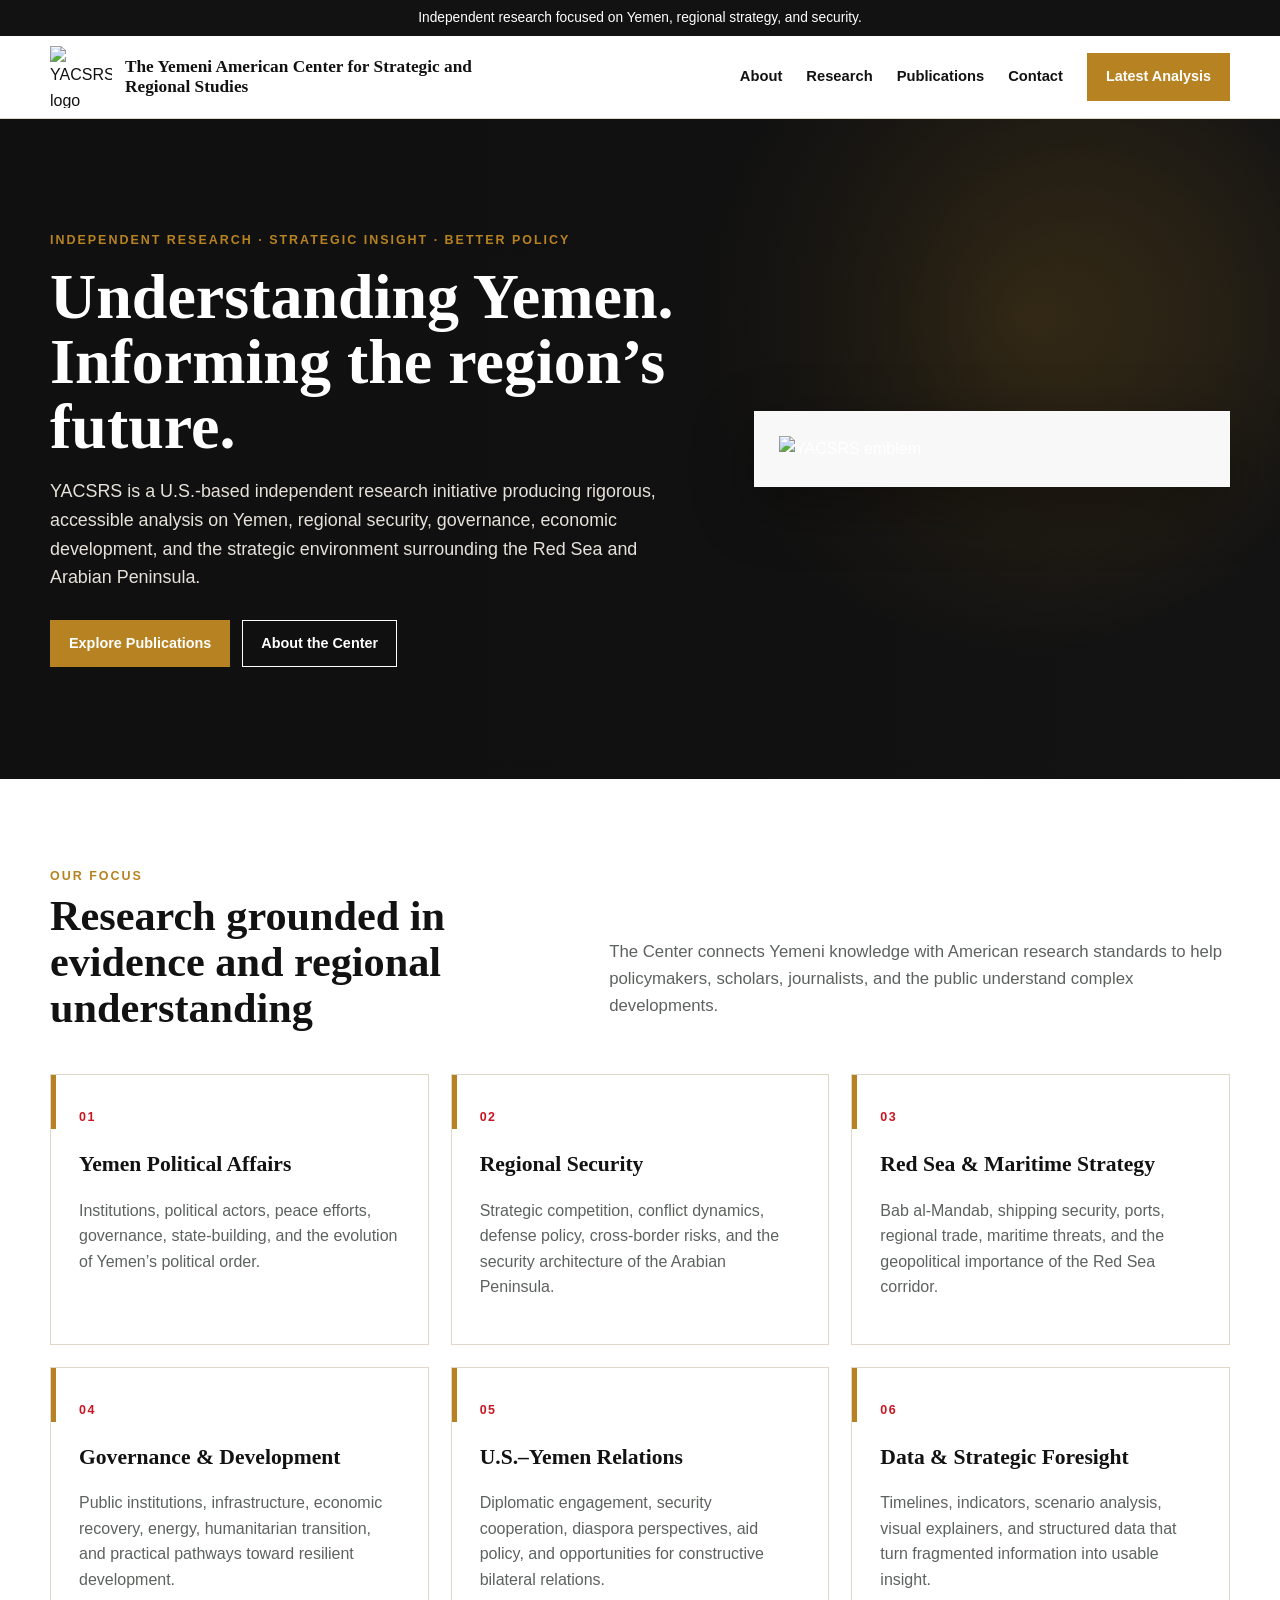
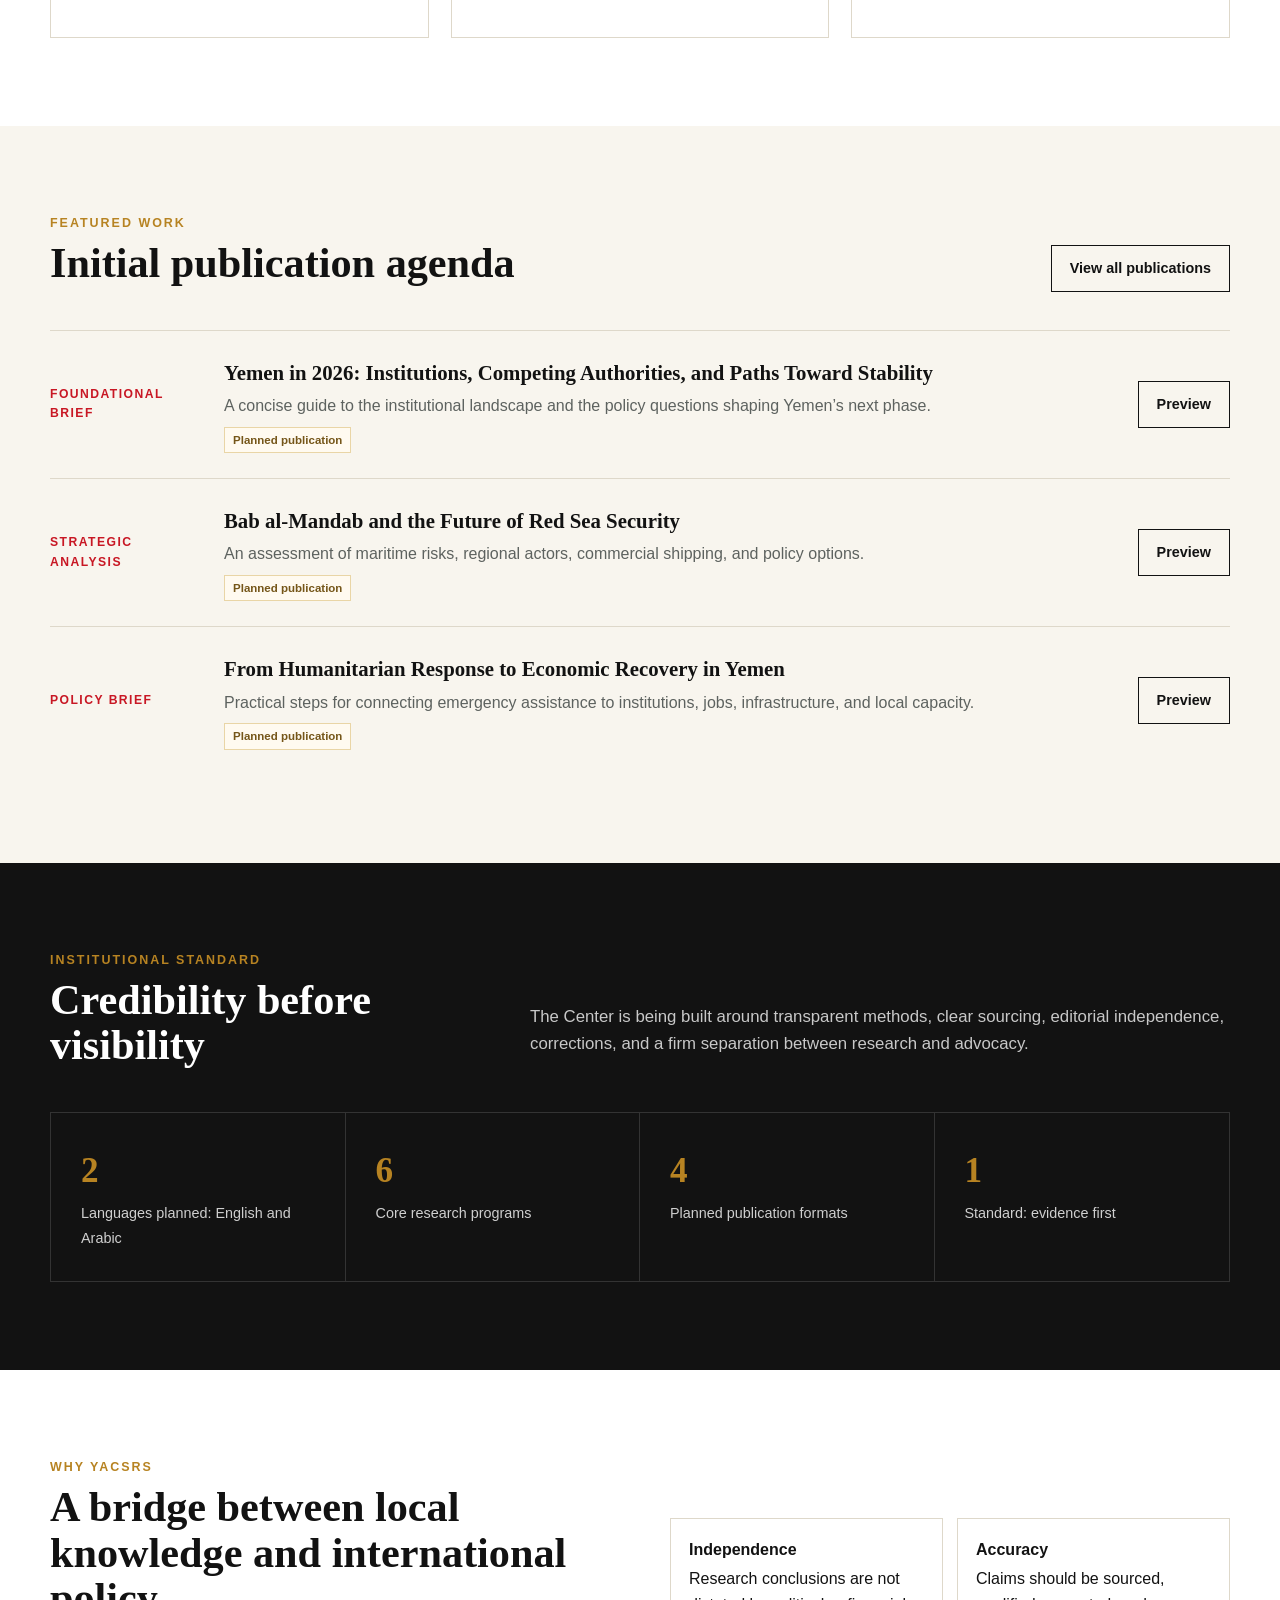
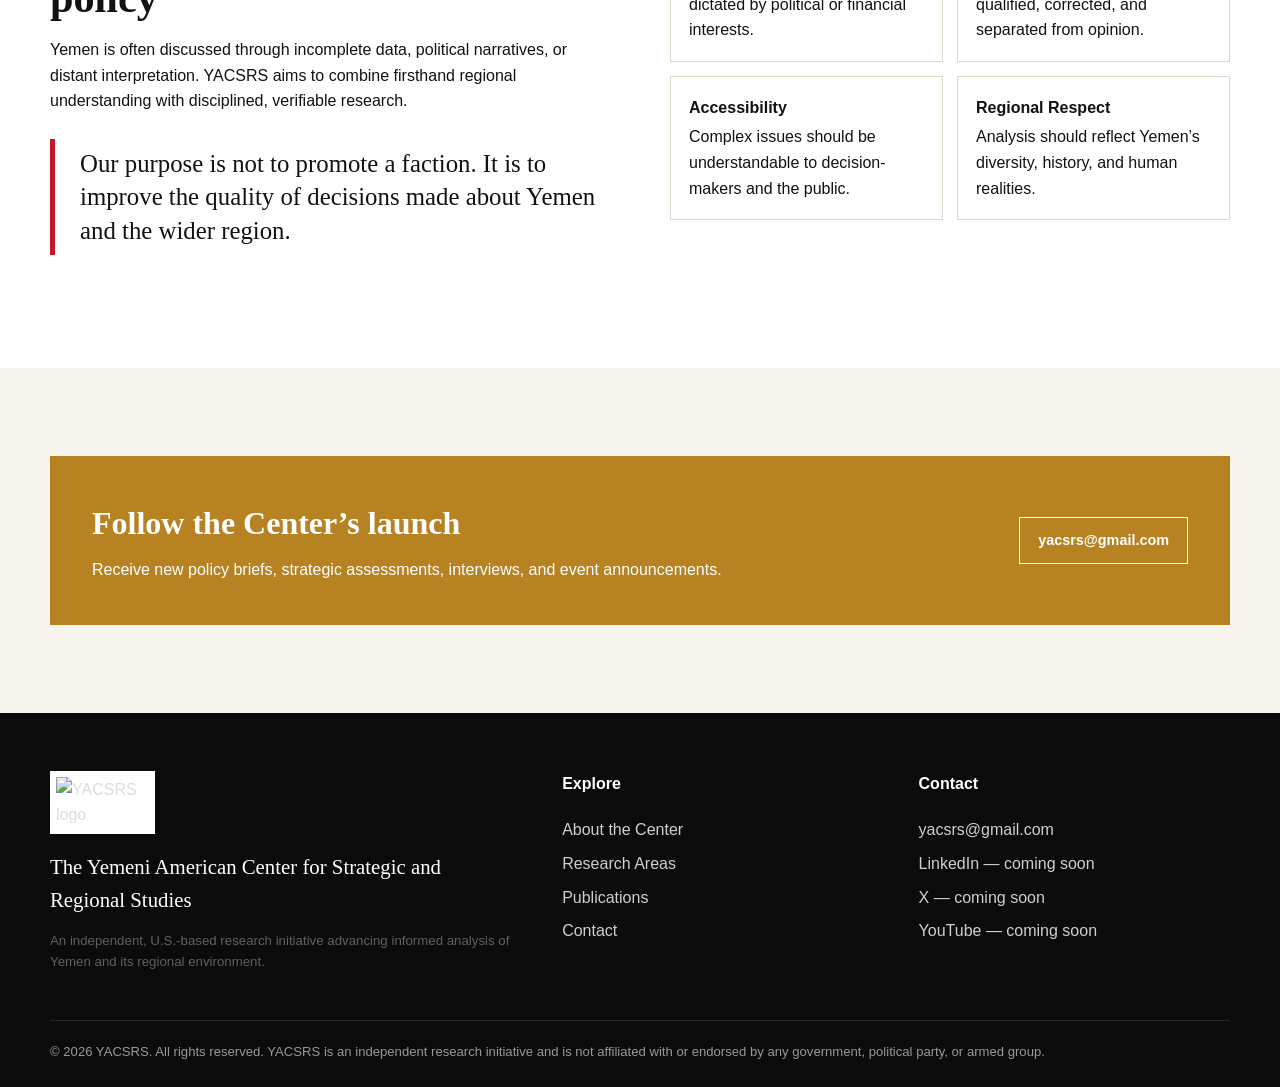
==== index.html @ 1e94f00b "Upload initial YACSRS website" ====
<!doctype html>
<html lang="en">
<head>
<meta charset="utf-8"><meta name="viewport" content="width=device-width,initial-scale=1">
<meta name="description" content="Independent research and strategic analysis focused on Yemen and regional security.">
<title>YACSRS | Strategic Research on Yemen and the Region</title>
<link rel="stylesheet" href="styles.css">
</head>
<body>

<div class="topbar">Independent research focused on Yemen, regional strategy, and security.</div>
<header>
  <div class="container nav">
    <a class="brand" href="index.html">
      <img src="assets/yacsrs-logo.png" alt="YACSRS logo">
      <div class="brand-title">The Yemeni American Center for Strategic and Regional Studies</div>
    </a>
    <button class="menu-btn" aria-label="Open navigation">☰</button>
    <nav>
      <a href="about.html">About</a>
      <a href="research.html">Research</a>
      <a href="publications.html">Publications</a>
      <a href="contact.html">Contact</a>
      <a class="btn gold" href="publications.html">Latest Analysis</a>
    </nav>
  </div>
</header>

<main>
<section class="hero">
  <div class="container hero-grid">
    <div>
      <div class="eyebrow">Independent Research · Strategic Insight · Better Policy</div>
      <h1>Understanding Yemen. Informing the region’s future.</h1>
      <p>YACSRS is a U.S.-based independent research initiative producing rigorous, accessible analysis on Yemen, regional security, governance, economic development, and the strategic environment surrounding the Red Sea and Arabian Peninsula.</p>
      <div class="hero-actions">
        <a class="btn gold" href="publications.html">Explore Publications</a>
        <a class="btn ghost" href="about.html">About the Center</a>
      </div>
    </div>
    <div class="hero-seal"><img src="assets/yacsrs-logo.png" alt="YACSRS emblem"></div>
  </div>
</section>

<section class="section">
 <div class="container">
  <div class="section-head">
   <div><div class="eyebrow">Our Focus</div><h2>Research grounded in evidence and regional understanding</h2></div>
   <p class="section-lead">The Center connects Yemeni knowledge with American research standards to help policymakers, scholars, journalists, and the public understand complex developments.</p>
  </div>
  <div class="cards">
   <article class="card"><span class="number">01</span><h3>Yemen Political Affairs</h3><p>Institutions, political actors, peace efforts, governance, state-building, and the evolution of Yemen’s political order.</p></article>
   <article class="card"><span class="number">02</span><h3>Regional Security</h3><p>Strategic competition, conflict dynamics, defense policy, cross-border risks, and the security architecture of the Arabian Peninsula.</p></article>
   <article class="card"><span class="number">03</span><h3>Red Sea & Maritime Strategy</h3><p>Bab al-Mandab, shipping security, ports, regional trade, maritime threats, and the geopolitical importance of the Red Sea corridor.</p></article>
   <article class="card"><span class="number">04</span><h3>Governance & Development</h3><p>Public institutions, infrastructure, economic recovery, energy, humanitarian transition, and practical pathways toward resilient development.</p></article>
   <article class="card"><span class="number">05</span><h3>U.S.–Yemen Relations</h3><p>Diplomatic engagement, security cooperation, diaspora perspectives, aid policy, and opportunities for constructive bilateral relations.</p></article>
   <article class="card"><span class="number">06</span><h3>Data & Strategic Foresight</h3><p>Timelines, indicators, scenario analysis, visual explainers, and structured data that turn fragmented information into usable insight.</p></article>
  </div>
 </div>
</section>

<section class="section cream">
 <div class="container">
  <div class="section-head">
   <div><div class="eyebrow">Featured Work</div><h2>Initial publication agenda</h2></div>
   <a class="btn" href="publications.html">View all publications</a>
  </div>
  <article class="publication">
    <div class="pub-type">Foundational Brief</div>
    <div><h3>Yemen in 2026: Institutions, Competing Authorities, and Paths Toward Stability</h3><p>A concise guide to the institutional landscape and the policy questions shaping Yemen’s next phase.</p><span class="tag">Planned publication</span></div>
    <a class="btn" href="publications.html">Preview</a>
  </article>
  <article class="publication">
    <div class="pub-type">Strategic Analysis</div>
    <div><h3>Bab al-Mandab and the Future of Red Sea Security</h3><p>An assessment of maritime risks, regional actors, commercial shipping, and policy options.</p><span class="tag">Planned publication</span></div>
    <a class="btn" href="publications.html">Preview</a>
  </article>
  <article class="publication">
    <div class="pub-type">Policy Brief</div>
    <div><h3>From Humanitarian Response to Economic Recovery in Yemen</h3><p>Practical steps for connecting emergency assistance to institutions, jobs, infrastructure, and local capacity.</p><span class="tag">Planned publication</span></div>
    <a class="btn" href="publications.html">Preview</a>
  </article>
 </div>
</section>

<section class="section dark">
 <div class="container">
  <div class="section-head">
   <div><div class="eyebrow">Institutional Standard</div><h2>Credibility before visibility</h2></div>
   <p class="section-lead">The Center is being built around transparent methods, clear sourcing, editorial independence, corrections, and a firm separation between research and advocacy.</p>
  </div>
  <div class="stats">
   <div class="stat"><strong>2</strong><span>Languages planned: English and Arabic</span></div>
   <div class="stat"><strong>6</strong><span>Core research programs</span></div>
   <div class="stat"><strong>4</strong><span>Planned publication formats</span></div>
   <div class="stat"><strong>1</strong><span>Standard: evidence first</span></div>
  </div>
 </div>
</section>

<section class="section">
 <div class="container split">
  <div>
   <div class="eyebrow">Why YACSRS</div><h2>A bridge between local knowledge and international policy</h2>
   <p>Yemen is often discussed through incomplete data, political narratives, or distant interpretation. YACSRS aims to combine firsthand regional understanding with disciplined, verifiable research.</p>
   <p class="quote">Our purpose is not to promote a faction. It is to improve the quality of decisions made about Yemen and the wider region.</p>
  </div>
  <div class="values">
   <div class="value"><strong>Independence</strong><span>Research conclusions are not dictated by political or financial interests.</span></div>
   <div class="value"><strong>Accuracy</strong><span>Claims should be sourced, qualified, corrected, and separated from opinion.</span></div>
   <div class="value"><strong>Accessibility</strong><span>Complex issues should be understandable to decision-makers and the public.</span></div>
   <div class="value"><strong>Regional Respect</strong><span>Analysis should reflect Yemen’s diversity, history, and human realities.</span></div>
  </div>
 </div>
</section>

<section class="section cream">
 <div class="container newsletter">
  <div><h3>Follow the Center’s launch</h3><p>Receive new policy briefs, strategic assessments, interviews, and event announcements.</p></div>
  <a class="btn ghost" data-email href="#">Contact the Center</a>
 </div>
</section>
</main>

<footer>
  <div class="container">
    <div class="footer-grid">
      <div>
        <img class="footer-logo" src="assets/yacsrs-logo.png" alt="YACSRS logo">
        <div class="footer-brand">The Yemeni American Center for Strategic and Regional Studies</div>
        <p class="small">An independent, U.S.-based research initiative advancing informed analysis of Yemen and its regional environment.</p>
      </div>
      <div>
        <h4>Explore</h4>
        <a href="about.html">About the Center</a>
        <a href="research.html">Research Areas</a>
        <a href="publications.html">Publications</a>
        <a href="contact.html">Contact</a>
      </div>
      <div>
        <h4>Contact</h4>
        <a data-email href="#"></a>
        <a href="#">LinkedIn — coming soon</a>
        <a href="#">X — coming soon</a>
        <a href="#">YouTube — coming soon</a>
      </div>
    </div>
    <div class="legal">
      © 2026 YACSRS. All rights reserved. YACSRS is an independent research initiative and is not affiliated with or endorsed by any government, political party, or armed group.
    </div>
  </div>
</footer>
<script src="site-config.js"></script>
<script src="script.js"></script>

</body></html>
---- styles.css ----
:root{
  --ink:#121212;
  --muted:#5d625f;
  --gold:#b78322;
  --gold-light:#e9d5a6;
  --red:#c81724;
  --paper:#ffffff;
  --cream:#f8f5ee;
  --line:#ded8ca;
  --max:1180px;
}
*{box-sizing:border-box}
html{scroll-behavior:smooth}
body{
  margin:0;
  color:var(--ink);
  background:var(--paper);
  font-family:Inter,Arial,Helvetica,sans-serif;
  line-height:1.6;
}
img{max-width:100%;display:block}
a{color:inherit;text-decoration:none}
.container{width:min(var(--max),calc(100% - 40px));margin:auto}
.eyebrow{
  color:var(--gold);
  font-size:.78rem;
  font-weight:800;
  letter-spacing:.16em;
  text-transform:uppercase;
}
.topbar{
  background:var(--ink);
  color:#fff;
  font-size:.86rem;
  text-align:center;
  padding:7px 16px;
}
header{
  position:sticky;top:0;z-index:20;
  background:rgba(255,255,255,.96);
  border-bottom:1px solid var(--line);
  backdrop-filter:blur(10px);
}
.nav{
  min-height:82px;
  display:flex;align-items:center;justify-content:space-between;gap:28px;
}
.brand{display:flex;align-items:center;gap:13px}
.brand img{width:62px;height:62px;object-fit:contain}
.brand-title{
  max-width:360px;
  font-family:Georgia,"Times New Roman",serif;
  font-size:1.08rem;
  line-height:1.18;
  font-weight:700;
}
nav{display:flex;align-items:center;gap:24px;font-weight:700;font-size:.92rem}
nav a:hover{color:var(--red)}
.menu-btn{display:none;border:0;background:none;font-size:1.65rem;cursor:pointer}
.btn{
  display:inline-flex;align-items:center;justify-content:center;
  border:1px solid var(--ink);
  padding:11px 18px;
  font-weight:800;font-size:.9rem;
  transition:.2s ease;
}
.btn:hover{background:var(--ink);color:#fff}
.btn.gold{background:var(--gold);border-color:var(--gold);color:#fff}
.btn.gold:hover{background:#8f681c}
.btn.ghost{border-color:#fff;color:#fff}
.hero{
  background:
    linear-gradient(90deg,rgba(16,16,16,.96) 0%,rgba(16,16,16,.9) 48%,rgba(16,16,16,.35) 100%),
    radial-gradient(circle at 80% 30%,rgba(183,131,34,.45),transparent 30%),
    #151515;
  color:white;
  min-height:660px;
  display:flex;align-items:center;
  position:relative;overflow:hidden;
}
.hero:after{
  content:"";
  position:absolute;right:-80px;bottom:-160px;width:650px;height:650px;
  background:url("assets/yacsrs-logo.png") center/contain no-repeat;
  opacity:.13;
}
.hero-grid{display:grid;grid-template-columns:1.15fr .85fr;align-items:center;gap:60px;position:relative;z-index:1}
.hero h1{
  font-family:Georgia,"Times New Roman",serif;
  font-size:clamp(2.7rem,5vw,5.3rem);
  line-height:1.02;margin:.2em 0 .28em;
  max-width:850px;
}
.hero p{font-size:1.12rem;color:#e6e2d9;max-width:700px}
.hero-actions{display:flex;gap:12px;flex-wrap:wrap;margin-top:28px}
.hero-seal{
  background:rgba(255,255,255,.97);
  padding:24px;border:1px solid rgba(255,255,255,.3);
  box-shadow:0 18px 60px rgba(0,0,0,.35);
}
.hero-seal img{width:100%;max-width:430px;margin:auto}
.section{padding:88px 0}
.section.cream{background:var(--cream)}
.section.dark{background:var(--ink);color:#fff}
.section-head{display:flex;justify-content:space-between;align-items:end;gap:30px;margin-bottom:38px}
.section h2{
  font-family:Georgia,"Times New Roman",serif;
  font-size:clamp(2rem,3.3vw,3.6rem);
  line-height:1.08;margin:.15em 0;
}
.section-lead{max-width:700px;color:var(--muted);font-size:1.05rem}
.dark .section-lead{color:#c8c8c8}
.cards{display:grid;grid-template-columns:repeat(3,1fr);gap:22px}
.card{
  border:1px solid var(--line);
  background:#fff;padding:28px;
  min-height:260px;position:relative;
}
.card:before{content:"";position:absolute;left:0;top:0;width:5px;height:54px;background:var(--gold)}
.card h3{font-family:Georgia,"Times New Roman",serif;font-size:1.35rem;margin:18px 0 8px}
.card p{color:var(--muted)}
.card .number{font-size:.78rem;letter-spacing:.12em;color:var(--red);font-weight:900}
.publication{
  border-top:1px solid var(--line);
  display:grid;grid-template-columns:150px 1fr auto;gap:24px;align-items:center;
  padding:25px 0;
}
.pub-type{font-size:.76rem;font-weight:900;letter-spacing:.12em;color:var(--red);text-transform:uppercase}
.publication h3{font-family:Georgia,"Times New Roman",serif;margin:0 0 4px;font-size:1.3rem}
.publication p{margin:0;color:var(--muted)}
.tag{
  display:inline-block;border:1px solid var(--gold-light);
  color:#755619;background:#fffaf0;
  padding:3px 8px;font-size:.72rem;font-weight:800;margin-top:8px;
}
.stats{
  display:grid;grid-template-columns:repeat(4,1fr);
  border:1px solid #333;
}
.stat{padding:30px;border-right:1px solid #333}
.stat:last-child{border-right:0}
.stat strong{font-family:Georgia,"Times New Roman",serif;font-size:2.2rem;color:var(--gold);display:block}
.stat span{color:#cfcfcf;font-size:.9rem}
.split{display:grid;grid-template-columns:1fr 1fr;gap:60px;align-items:center}
.quote{
  border-left:5px solid var(--red);padding:8px 0 8px 25px;
  font-family:Georgia,"Times New Roman",serif;font-size:1.55rem;line-height:1.35;
}
.values{display:grid;grid-template-columns:1fr 1fr;gap:14px}
.value{border:1px solid var(--line);padding:18px;background:#fff}
.value strong{display:block;margin-bottom:4px}
.newsletter{
  background:var(--gold);color:#fff;padding:42px;
  display:grid;grid-template-columns:1fr auto;gap:30px;align-items:center;
}
.newsletter h3{font-family:Georgia,"Times New Roman",serif;font-size:2rem;margin:0 0 8px}
.newsletter p{margin:0}
footer{background:#0b0b0b;color:#ddd;padding:58px 0 25px}
.footer-grid{display:grid;grid-template-columns:1.5fr 1fr 1fr;gap:45px}
footer h4{color:#fff;margin-top:0}
footer a{display:block;margin:8px 0;color:#cfcfcf}
footer a:hover{color:var(--gold)}
.footer-brand{font-family:Georgia,"Times New Roman",serif;font-size:1.3rem;color:#fff}
.footer-logo{width:105px;background:#fff;padding:6px;margin-bottom:16px}
.legal{border-top:1px solid #2a2a2a;margin-top:35px;padding-top:20px;color:#999;font-size:.82rem}
.page-hero{background:var(--cream);padding:85px 0 65px;border-bottom:1px solid var(--line)}
.page-hero h1{font-family:Georgia,"Times New Roman",serif;font-size:clamp(2.5rem,5vw,4.8rem);line-height:1.05;margin:0}
.content{max-width:820px}
.content h2,.content h3{font-family:Georgia,"Times New Roman",serif}
.content h2{font-size:2rem;margin-top:2.2em}
.notice{background:#fff8e7;border-left:5px solid var(--gold);padding:18px 20px}
form{display:grid;gap:14px}
input,textarea,select{
  width:100%;padding:13px;border:1px solid #bbb;background:#fff;font:inherit;
}
textarea{min-height:150px}
.small{font-size:.83rem;color:var(--muted)}
@media(max-width:900px){
  nav{display:none;position:absolute;top:82px;left:0;right:0;background:#fff;padding:20px;flex-direction:column;border-bottom:1px solid var(--line)}
  nav.open{display:flex}
  .menu-btn{display:block}
  .hero-grid,.split,.newsletter{grid-template-columns:1fr}
  .hero{padding:70px 0}
  .hero-seal{max-width:480px}
  .cards{grid-template-columns:1fr 1fr}
  .stats{grid-template-columns:1fr 1fr}
  .stat:nth-child(2){border-right:0}
  .publication{grid-template-columns:1fr}
  .footer-grid{grid-template-columns:1fr 1fr}
}
@media(max-width:620px){
  .container{width:min(100% - 26px,var(--max))}
  .brand-title{font-size:.88rem}
  .brand img{width:52px;height:52px}
  .cards,.values,.footer-grid{grid-template-columns:1fr}
  .stats{grid-template-columns:1fr}
  .stat{border-right:0;border-bottom:1px solid #333}
  .section{padding:65px 0}
  .section-head{display:block}
  .hero h1{font-size:2.65rem}
}
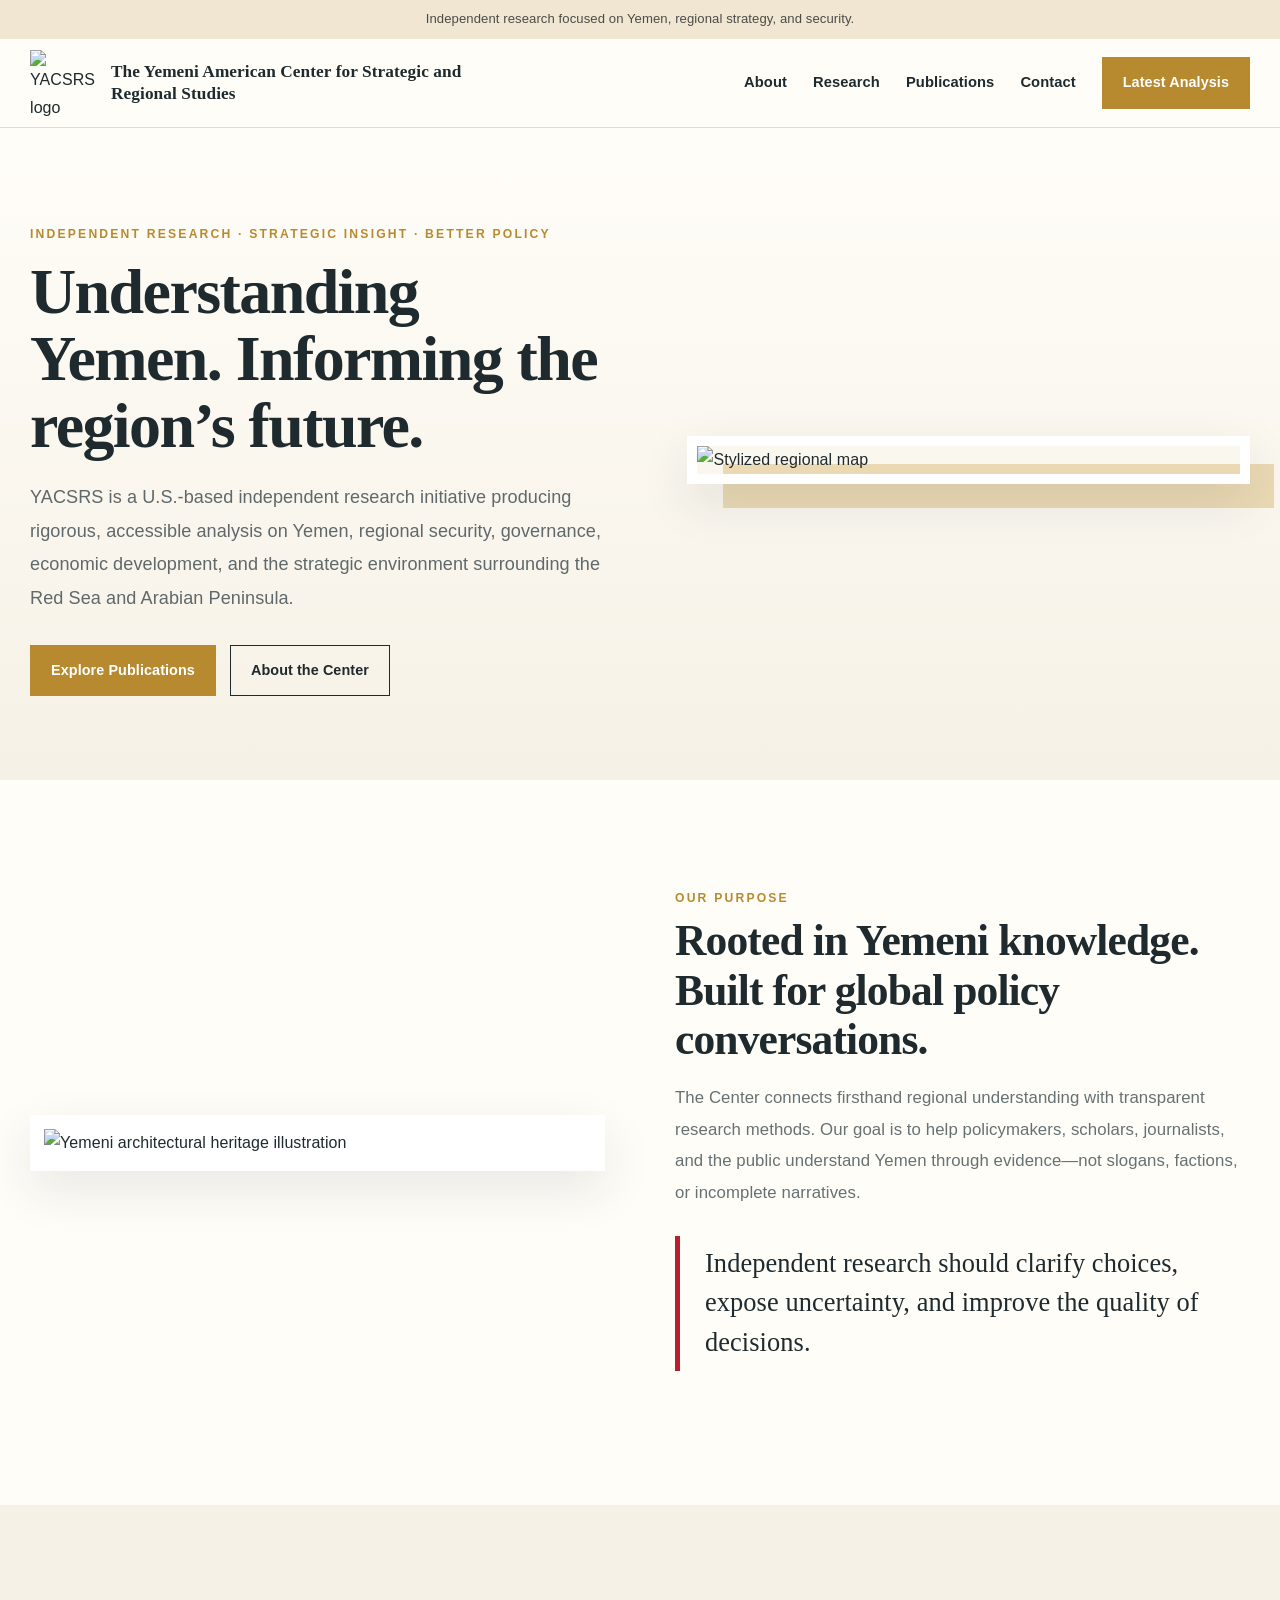
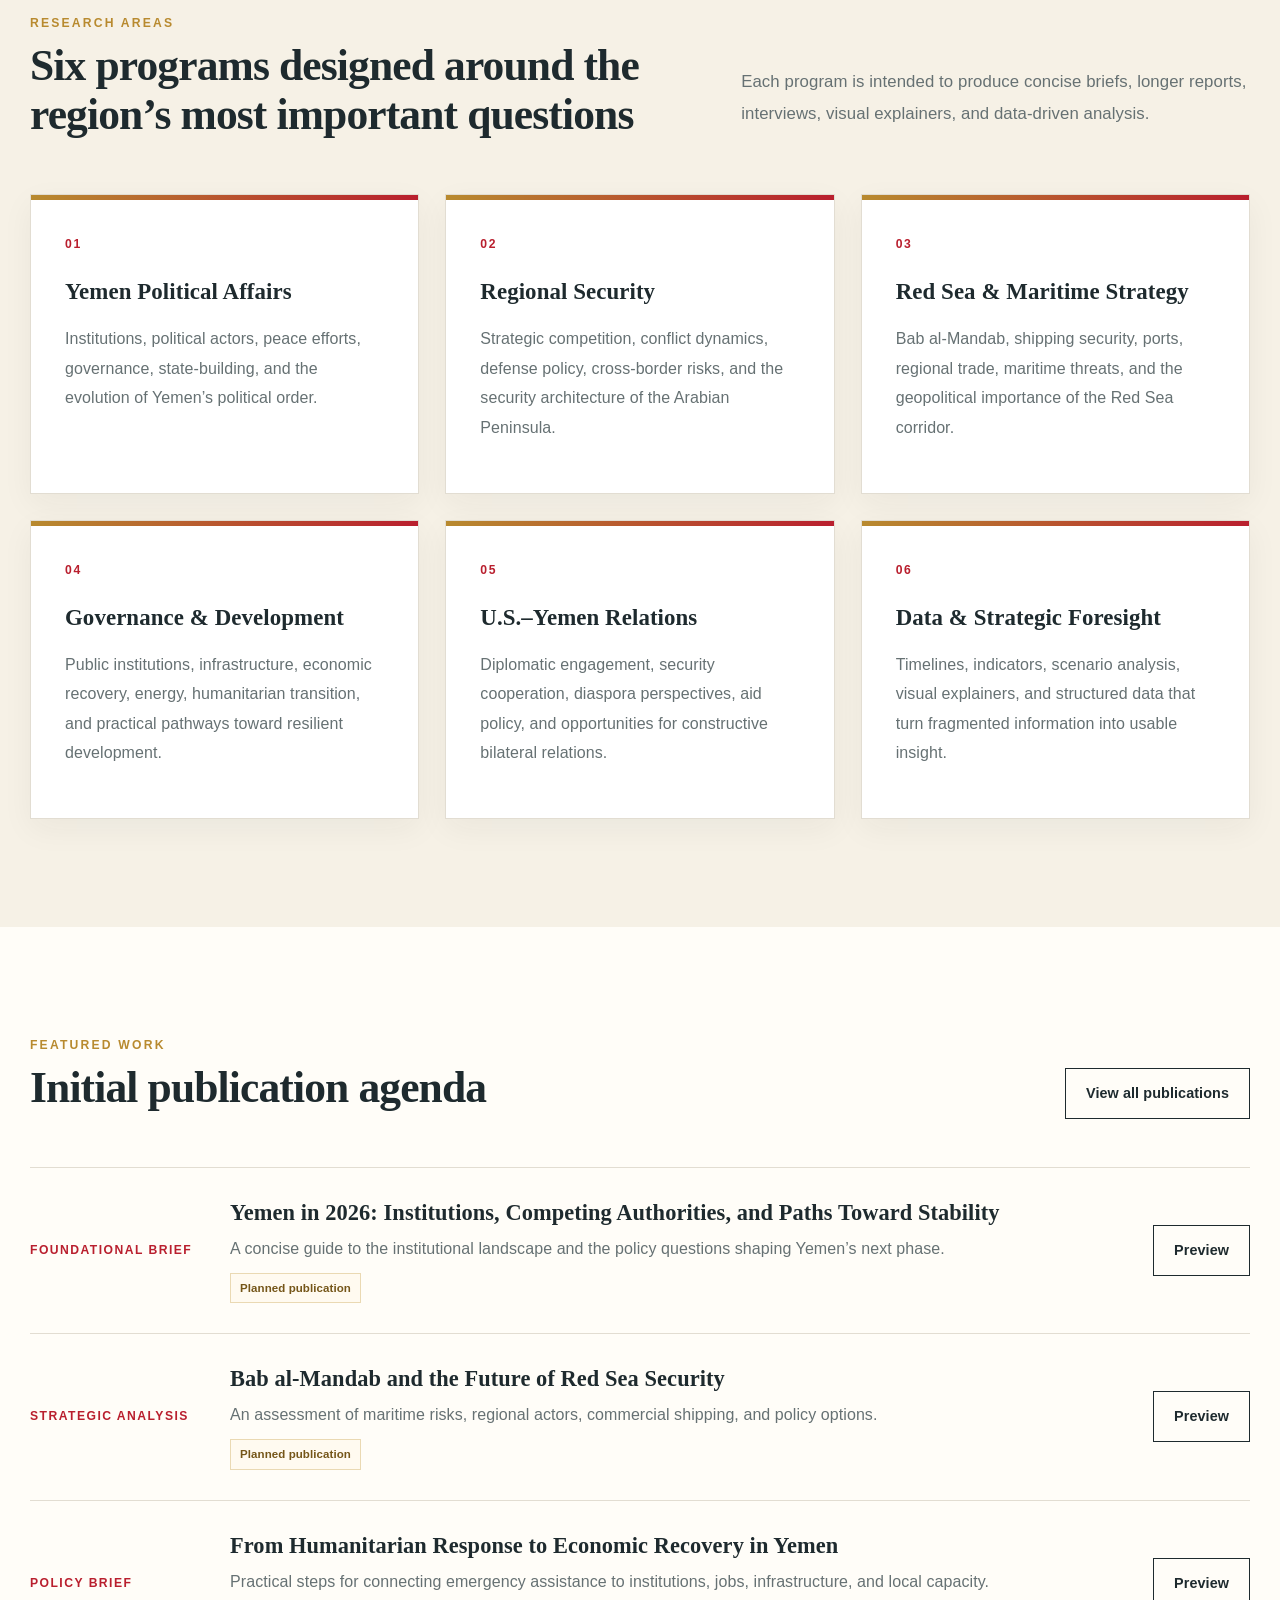
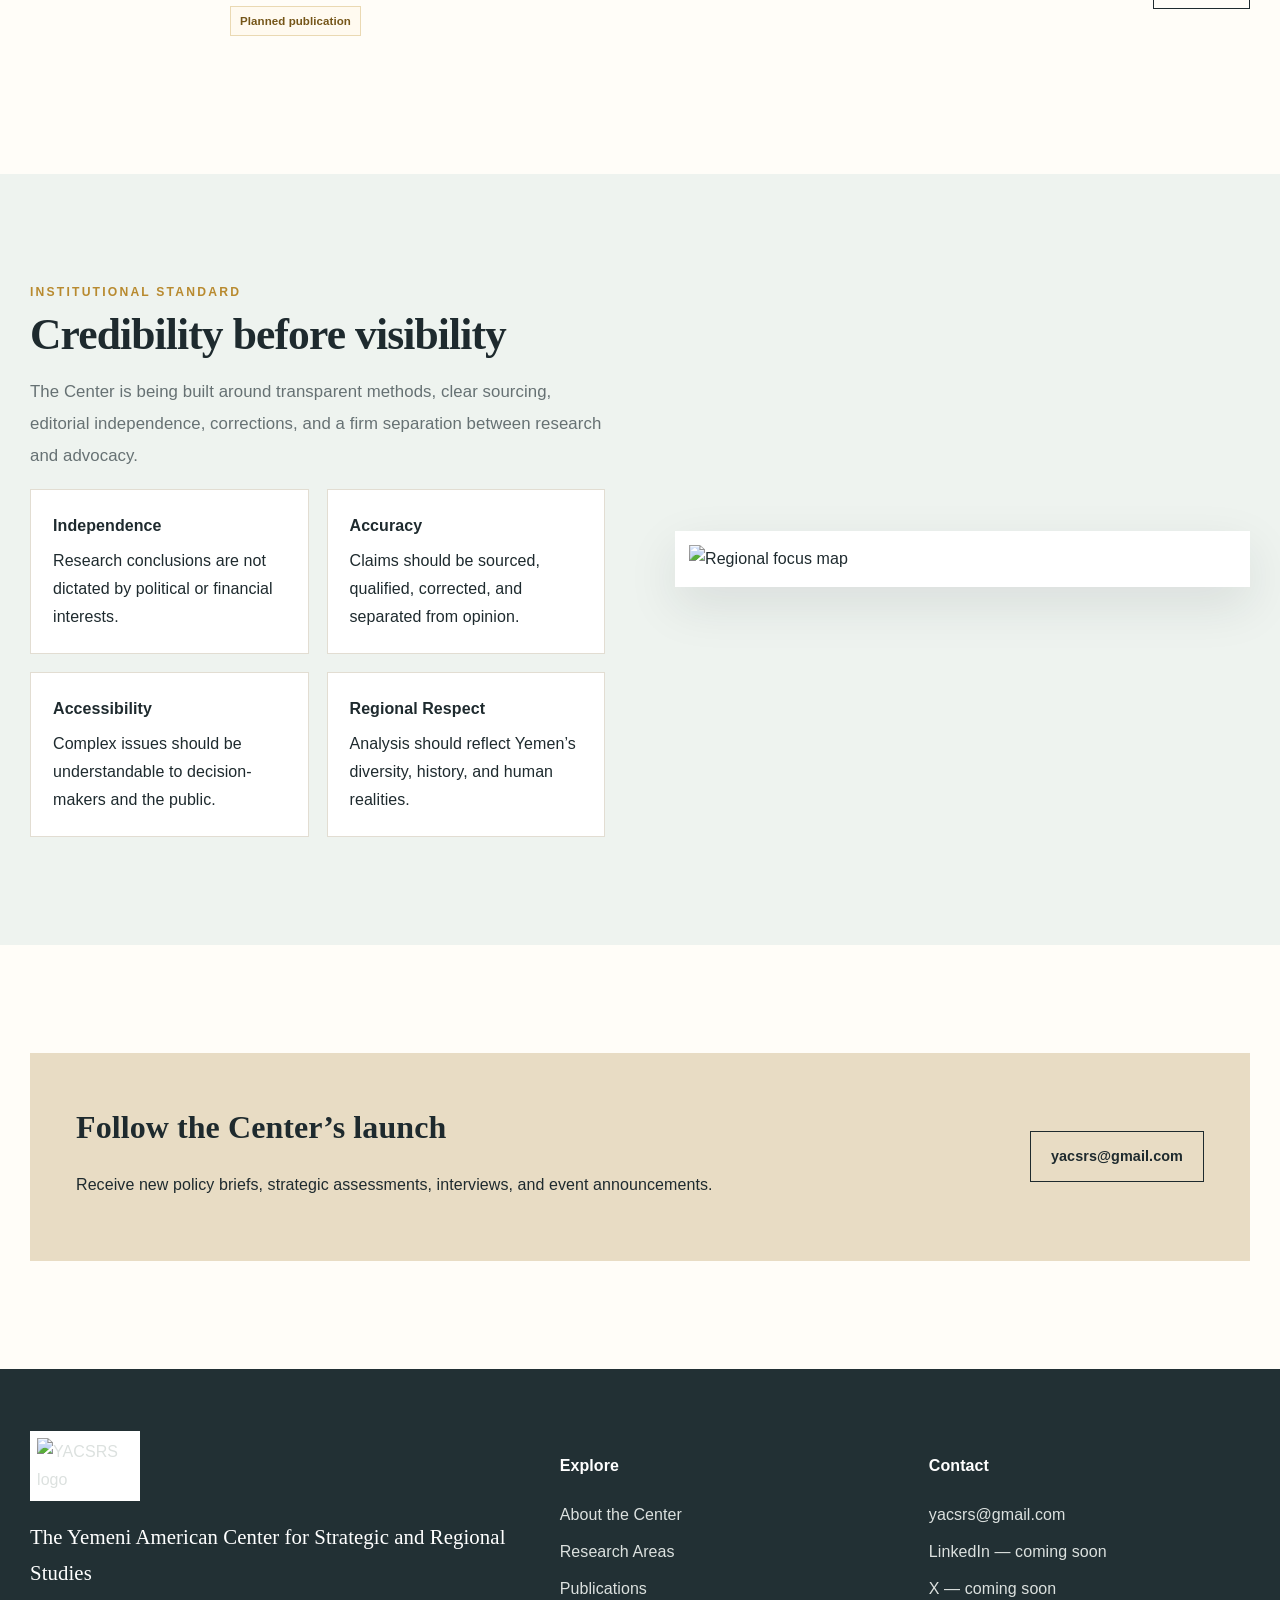
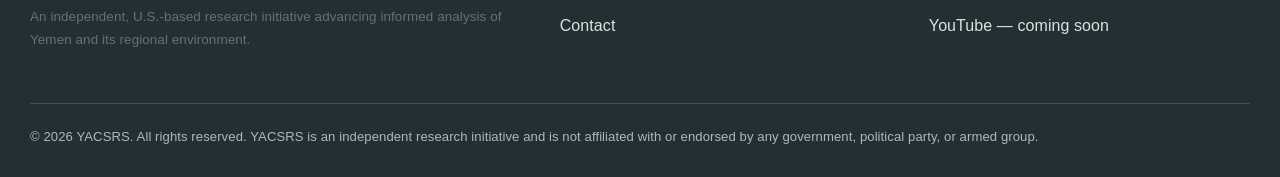
==== commit cc84ebab: "Update website to light visual design" ====
--- a/index.html
+++ b/index.html
@@ -27,99 +27,23 @@
 </header>
 
 <main>
-<section class="hero">
-  <div class="container hero-grid">
-    <div>
-      <div class="eyebrow">Independent Research · Strategic Insight · Better Policy</div>
-      <h1>Understanding Yemen. Informing the region’s future.</h1>
-      <p>YACSRS is a U.S.-based independent research initiative producing rigorous, accessible analysis on Yemen, regional security, governance, economic development, and the strategic environment surrounding the Red Sea and Arabian Peninsula.</p>
-      <div class="hero-actions">
-        <a class="btn gold" href="publications.html">Explore Publications</a>
-        <a class="btn ghost" href="about.html">About the Center</a>
-      </div>
-    </div>
-    <div class="hero-seal"><img src="assets/yacsrs-logo.png" alt="YACSRS emblem"></div>
-  </div>
-</section>
-
-<section class="section">
- <div class="container">
-  <div class="section-head">
-   <div><div class="eyebrow">Our Focus</div><h2>Research grounded in evidence and regional understanding</h2></div>
-   <p class="section-lead">The Center connects Yemeni knowledge with American research standards to help policymakers, scholars, journalists, and the public understand complex developments.</p>
-  </div>
-  <div class="cards">
-   <article class="card"><span class="number">01</span><h3>Yemen Political Affairs</h3><p>Institutions, political actors, peace efforts, governance, state-building, and the evolution of Yemen’s political order.</p></article>
-   <article class="card"><span class="number">02</span><h3>Regional Security</h3><p>Strategic competition, conflict dynamics, defense policy, cross-border risks, and the security architecture of the Arabian Peninsula.</p></article>
-   <article class="card"><span class="number">03</span><h3>Red Sea & Maritime Strategy</h3><p>Bab al-Mandab, shipping security, ports, regional trade, maritime threats, and the geopolitical importance of the Red Sea corridor.</p></article>
-   <article class="card"><span class="number">04</span><h3>Governance & Development</h3><p>Public institutions, infrastructure, economic recovery, energy, humanitarian transition, and practical pathways toward resilient development.</p></article>
-   <article class="card"><span class="number">05</span><h3>U.S.–Yemen Relations</h3><p>Diplomatic engagement, security cooperation, diaspora perspectives, aid policy, and opportunities for constructive bilateral relations.</p></article>
-   <article class="card"><span class="number">06</span><h3>Data & Strategic Foresight</h3><p>Timelines, indicators, scenario analysis, visual explainers, and structured data that turn fragmented information into usable insight.</p></article>
-  </div>
- </div>
-</section>
-
-<section class="section cream">
- <div class="container">
-  <div class="section-head">
-   <div><div class="eyebrow">Featured Work</div><h2>Initial publication agenda</h2></div>
-   <a class="btn" href="publications.html">View all publications</a>
-  </div>
-  <article class="publication">
-    <div class="pub-type">Foundational Brief</div>
-    <div><h3>Yemen in 2026: Institutions, Competing Authorities, and Paths Toward Stability</h3><p>A concise guide to the institutional landscape and the policy questions shaping Yemen’s next phase.</p><span class="tag">Planned publication</span></div>
-    <a class="btn" href="publications.html">Preview</a>
-  </article>
-  <article class="publication">
-    <div class="pub-type">Strategic Analysis</div>
-    <div><h3>Bab al-Mandab and the Future of Red Sea Security</h3><p>An assessment of maritime risks, regional actors, commercial shipping, and policy options.</p><span class="tag">Planned publication</span></div>
-    <a class="btn" href="publications.html">Preview</a>
-  </article>
-  <article class="publication">
-    <div class="pub-type">Policy Brief</div>
-    <div><h3>From Humanitarian Response to Economic Recovery in Yemen</h3><p>Practical steps for connecting emergency assistance to institutions, jobs, infrastructure, and local capacity.</p><span class="tag">Planned publication</span></div>
-    <a class="btn" href="publications.html">Preview</a>
-  </article>
- </div>
-</section>
-
-<section class="section dark">
- <div class="container">
-  <div class="section-head">
-   <div><div class="eyebrow">Institutional Standard</div><h2>Credibility before visibility</h2></div>
-   <p class="section-lead">The Center is being built around transparent methods, clear sourcing, editorial independence, corrections, and a firm separation between research and advocacy.</p>
-  </div>
-  <div class="stats">
-   <div class="stat"><strong>2</strong><span>Languages planned: English and Arabic</span></div>
-   <div class="stat"><strong>6</strong><span>Core research programs</span></div>
-   <div class="stat"><strong>4</strong><span>Planned publication formats</span></div>
-   <div class="stat"><strong>1</strong><span>Standard: evidence first</span></div>
-  </div>
- </div>
-</section>
-
-<section class="section">
- <div class="container split">
-  <div>
-   <div class="eyebrow">Why YACSRS</div><h2>A bridge between local knowledge and international policy</h2>
-   <p>Yemen is often discussed through incomplete data, political narratives, or distant interpretation. YACSRS aims to combine firsthand regional understanding with disciplined, verifiable research.</p>
-   <p class="quote">Our purpose is not to promote a faction. It is to improve the quality of decisions made about Yemen and the wider region.</p>
-  </div>
-  <div class="values">
-   <div class="value"><strong>Independence</strong><span>Research conclusions are not dictated by political or financial interests.</span></div>
-   <div class="value"><strong>Accuracy</strong><span>Claims should be sourced, qualified, corrected, and separated from opinion.</span></div>
-   <div class="value"><strong>Accessibility</strong><span>Complex issues should be understandable to decision-makers and the public.</span></div>
-   <div class="value"><strong>Regional Respect</strong><span>Analysis should reflect Yemen’s diversity, history, and human realities.</span></div>
-  </div>
- </div>
-</section>
-
-<section class="section cream">
- <div class="container newsletter">
-  <div><h3>Follow the Center’s launch</h3><p>Receive new policy briefs, strategic assessments, interviews, and event announcements.</p></div>
-  <a class="btn ghost" data-email href="#">Contact the Center</a>
- </div>
-</section>
+<section class="hero"><div class="container hero-grid"><div><div class="eyebrow">Independent Research · Strategic Insight · Better Policy</div><h1>Understanding Yemen. Informing the region’s future.</h1><p>YACSRS is a U.S.-based independent research initiative producing rigorous, accessible analysis on Yemen, regional security, governance, economic development, and the strategic environment surrounding the Red Sea and Arabian Peninsula.</p><div class="hero-actions"><a class="btn gold" href="publications.html">Explore Publications</a><a class="btn" href="about.html">About the Center</a></div></div><div class="hero-visual"><img src="assets/regional-map.svg" alt="Stylized regional map"></div></div></section>
+<section class="section"><div class="container visual-split"><div class="visual-frame"><img src="assets/heritage-visual.svg" alt="Yemeni architectural heritage illustration"></div><div><div class="eyebrow">Our Purpose</div><h2>Rooted in Yemeni knowledge. Built for global policy conversations.</h2><p class="section-lead">The Center connects firsthand regional understanding with transparent research methods. Our goal is to help policymakers, scholars, journalists, and the public understand Yemen through evidence—not slogans, factions, or incomplete narratives.</p><p class="quote">Independent research should clarify choices, expose uncertainty, and improve the quality of decisions.</p></div></div></section>
+<section class="section soft"><div class="container"><div class="section-head"><div><div class="eyebrow">Research Areas</div><h2>Six programs designed around the region’s most important questions</h2></div><p class="section-lead">Each program is intended to produce concise briefs, longer reports, interviews, visual explainers, and data-driven analysis.</p></div><div class="cards">
+<article class="card"><span class="number">01</span><h3>Yemen Political Affairs</h3><p>Institutions, political actors, peace efforts, governance, state-building, and the evolution of Yemen’s political order.</p></article>
+<article class="card"><span class="number">02</span><h3>Regional Security</h3><p>Strategic competition, conflict dynamics, defense policy, cross-border risks, and the security architecture of the Arabian Peninsula.</p></article>
+<article class="card"><span class="number">03</span><h3>Red Sea & Maritime Strategy</h3><p>Bab al-Mandab, shipping security, ports, regional trade, maritime threats, and the geopolitical importance of the Red Sea corridor.</p></article>
+<article class="card"><span class="number">04</span><h3>Governance & Development</h3><p>Public institutions, infrastructure, economic recovery, energy, humanitarian transition, and practical pathways toward resilient development.</p></article>
+<article class="card"><span class="number">05</span><h3>U.S.–Yemen Relations</h3><p>Diplomatic engagement, security cooperation, diaspora perspectives, aid policy, and opportunities for constructive bilateral relations.</p></article>
+<article class="card"><span class="number">06</span><h3>Data & Strategic Foresight</h3><p>Timelines, indicators, scenario analysis, visual explainers, and structured data that turn fragmented information into usable insight.</p></article>
+</div></div></section>
+<section class="section"><div class="container"><div class="section-head"><div><div class="eyebrow">Featured Work</div><h2>Initial publication agenda</h2></div><a class="btn" href="publications.html">View all publications</a></div>
+<article class="publication"><div class="pub-type">Foundational Brief</div><div><h3>Yemen in 2026: Institutions, Competing Authorities, and Paths Toward Stability</h3><p>A concise guide to the institutional landscape and the policy questions shaping Yemen’s next phase.</p><span class="tag">Planned publication</span></div><a class="btn" href="publications.html">Preview</a></article>
+<article class="publication"><div class="pub-type">Strategic Analysis</div><div><h3>Bab al-Mandab and the Future of Red Sea Security</h3><p>An assessment of maritime risks, regional actors, commercial shipping, and policy options.</p><span class="tag">Planned publication</span></div><a class="btn" href="publications.html">Preview</a></article>
+<article class="publication"><div class="pub-type">Policy Brief</div><div><h3>From Humanitarian Response to Economic Recovery in Yemen</h3><p>Practical steps for connecting emergency assistance to institutions, jobs, infrastructure, and local capacity.</p><span class="tag">Planned publication</span></div><a class="btn" href="publications.html">Preview</a></article>
+</div></section>
+<section class="section sage"><div class="container visual-split"><div><div class="eyebrow">Institutional Standard</div><h2>Credibility before visibility</h2><p class="section-lead">The Center is being built around transparent methods, clear sourcing, editorial independence, corrections, and a firm separation between research and advocacy.</p><div class="values"><div class="value"><strong>Independence</strong><span>Research conclusions are not dictated by political or financial interests.</span></div><div class="value"><strong>Accuracy</strong><span>Claims should be sourced, qualified, corrected, and separated from opinion.</span></div><div class="value"><strong>Accessibility</strong><span>Complex issues should be understandable to decision-makers and the public.</span></div><div class="value"><strong>Regional Respect</strong><span>Analysis should reflect Yemen’s diversity, history, and human realities.</span></div></div></div><div class="visual-frame"><img src="assets/regional-map.svg" alt="Regional focus map"></div></div></section>
+<section class="section"><div class="container newsletter"><div><h3>Follow the Center’s launch</h3><p>Receive new policy briefs, strategic assessments, interviews, and event announcements.</p></div><a class="btn" data-email href="#">Contact the Center</a></div></section>
 </main>
 
 <footer>
--- a/styles.css
+++ b/styles.css
@@ -1,201 +1,13 @@
-:root{
-  --ink:#121212;
-  --muted:#5d625f;
-  --gold:#b78322;
-  --gold-light:#e9d5a6;
-  --red:#c81724;
-  --paper:#ffffff;
-  --cream:#f8f5ee;
-  --line:#ded8ca;
-  --max:1180px;
-}
-*{box-sizing:border-box}
-html{scroll-behavior:smooth}
-body{
-  margin:0;
-  color:var(--ink);
-  background:var(--paper);
-  font-family:Inter,Arial,Helvetica,sans-serif;
-  line-height:1.6;
-}
-img{max-width:100%;display:block}
-a{color:inherit;text-decoration:none}
-.container{width:min(var(--max),calc(100% - 40px));margin:auto}
-.eyebrow{
-  color:var(--gold);
-  font-size:.78rem;
-  font-weight:800;
-  letter-spacing:.16em;
-  text-transform:uppercase;
-}
-.topbar{
-  background:var(--ink);
-  color:#fff;
-  font-size:.86rem;
-  text-align:center;
-  padding:7px 16px;
-}
-header{
-  position:sticky;top:0;z-index:20;
-  background:rgba(255,255,255,.96);
-  border-bottom:1px solid var(--line);
-  backdrop-filter:blur(10px);
-}
-.nav{
-  min-height:82px;
-  display:flex;align-items:center;justify-content:space-between;gap:28px;
-}
-.brand{display:flex;align-items:center;gap:13px}
-.brand img{width:62px;height:62px;object-fit:contain}
-.brand-title{
-  max-width:360px;
-  font-family:Georgia,"Times New Roman",serif;
-  font-size:1.08rem;
-  line-height:1.18;
-  font-weight:700;
-}
-nav{display:flex;align-items:center;gap:24px;font-weight:700;font-size:.92rem}
-nav a:hover{color:var(--red)}
-.menu-btn{display:none;border:0;background:none;font-size:1.65rem;cursor:pointer}
-.btn{
-  display:inline-flex;align-items:center;justify-content:center;
-  border:1px solid var(--ink);
-  padding:11px 18px;
-  font-weight:800;font-size:.9rem;
-  transition:.2s ease;
-}
-.btn:hover{background:var(--ink);color:#fff}
-.btn.gold{background:var(--gold);border-color:var(--gold);color:#fff}
-.btn.gold:hover{background:#8f681c}
-.btn.ghost{border-color:#fff;color:#fff}
-.hero{
-  background:
-    linear-gradient(90deg,rgba(16,16,16,.96) 0%,rgba(16,16,16,.9) 48%,rgba(16,16,16,.35) 100%),
-    radial-gradient(circle at 80% 30%,rgba(183,131,34,.45),transparent 30%),
-    #151515;
-  color:white;
-  min-height:660px;
-  display:flex;align-items:center;
-  position:relative;overflow:hidden;
-}
-.hero:after{
-  content:"";
-  position:absolute;right:-80px;bottom:-160px;width:650px;height:650px;
-  background:url("assets/yacsrs-logo.png") center/contain no-repeat;
-  opacity:.13;
-}
-.hero-grid{display:grid;grid-template-columns:1.15fr .85fr;align-items:center;gap:60px;position:relative;z-index:1}
-.hero h1{
-  font-family:Georgia,"Times New Roman",serif;
-  font-size:clamp(2.7rem,5vw,5.3rem);
-  line-height:1.02;margin:.2em 0 .28em;
-  max-width:850px;
-}
-.hero p{font-size:1.12rem;color:#e6e2d9;max-width:700px}
-.hero-actions{display:flex;gap:12px;flex-wrap:wrap;margin-top:28px}
-.hero-seal{
-  background:rgba(255,255,255,.97);
-  padding:24px;border:1px solid rgba(255,255,255,.3);
-  box-shadow:0 18px 60px rgba(0,0,0,.35);
-}
-.hero-seal img{width:100%;max-width:430px;margin:auto}
-.section{padding:88px 0}
-.section.cream{background:var(--cream)}
-.section.dark{background:var(--ink);color:#fff}
-.section-head{display:flex;justify-content:space-between;align-items:end;gap:30px;margin-bottom:38px}
-.section h2{
-  font-family:Georgia,"Times New Roman",serif;
-  font-size:clamp(2rem,3.3vw,3.6rem);
-  line-height:1.08;margin:.15em 0;
-}
-.section-lead{max-width:700px;color:var(--muted);font-size:1.05rem}
-.dark .section-lead{color:#c8c8c8}
-.cards{display:grid;grid-template-columns:repeat(3,1fr);gap:22px}
-.card{
-  border:1px solid var(--line);
-  background:#fff;padding:28px;
-  min-height:260px;position:relative;
-}
-.card:before{content:"";position:absolute;left:0;top:0;width:5px;height:54px;background:var(--gold)}
-.card h3{font-family:Georgia,"Times New Roman",serif;font-size:1.35rem;margin:18px 0 8px}
-.card p{color:var(--muted)}
-.card .number{font-size:.78rem;letter-spacing:.12em;color:var(--red);font-weight:900}
-.publication{
-  border-top:1px solid var(--line);
-  display:grid;grid-template-columns:150px 1fr auto;gap:24px;align-items:center;
-  padding:25px 0;
-}
-.pub-type{font-size:.76rem;font-weight:900;letter-spacing:.12em;color:var(--red);text-transform:uppercase}
-.publication h3{font-family:Georgia,"Times New Roman",serif;margin:0 0 4px;font-size:1.3rem}
-.publication p{margin:0;color:var(--muted)}
-.tag{
-  display:inline-block;border:1px solid var(--gold-light);
-  color:#755619;background:#fffaf0;
-  padding:3px 8px;font-size:.72rem;font-weight:800;margin-top:8px;
-}
-.stats{
-  display:grid;grid-template-columns:repeat(4,1fr);
-  border:1px solid #333;
-}
-.stat{padding:30px;border-right:1px solid #333}
-.stat:last-child{border-right:0}
-.stat strong{font-family:Georgia,"Times New Roman",serif;font-size:2.2rem;color:var(--gold);display:block}
-.stat span{color:#cfcfcf;font-size:.9rem}
-.split{display:grid;grid-template-columns:1fr 1fr;gap:60px;align-items:center}
-.quote{
-  border-left:5px solid var(--red);padding:8px 0 8px 25px;
-  font-family:Georgia,"Times New Roman",serif;font-size:1.55rem;line-height:1.35;
-}
-.values{display:grid;grid-template-columns:1fr 1fr;gap:14px}
-.value{border:1px solid var(--line);padding:18px;background:#fff}
-.value strong{display:block;margin-bottom:4px}
-.newsletter{
-  background:var(--gold);color:#fff;padding:42px;
-  display:grid;grid-template-columns:1fr auto;gap:30px;align-items:center;
-}
-.newsletter h3{font-family:Georgia,"Times New Roman",serif;font-size:2rem;margin:0 0 8px}
-.newsletter p{margin:0}
-footer{background:#0b0b0b;color:#ddd;padding:58px 0 25px}
-.footer-grid{display:grid;grid-template-columns:1.5fr 1fr 1fr;gap:45px}
-footer h4{color:#fff;margin-top:0}
-footer a{display:block;margin:8px 0;color:#cfcfcf}
-footer a:hover{color:var(--gold)}
-.footer-brand{font-family:Georgia,"Times New Roman",serif;font-size:1.3rem;color:#fff}
-.footer-logo{width:105px;background:#fff;padding:6px;margin-bottom:16px}
-.legal{border-top:1px solid #2a2a2a;margin-top:35px;padding-top:20px;color:#999;font-size:.82rem}
-.page-hero{background:var(--cream);padding:85px 0 65px;border-bottom:1px solid var(--line)}
-.page-hero h1{font-family:Georgia,"Times New Roman",serif;font-size:clamp(2.5rem,5vw,4.8rem);line-height:1.05;margin:0}
-.content{max-width:820px}
-.content h2,.content h3{font-family:Georgia,"Times New Roman",serif}
-.content h2{font-size:2rem;margin-top:2.2em}
-.notice{background:#fff8e7;border-left:5px solid var(--gold);padding:18px 20px}
-form{display:grid;gap:14px}
-input,textarea,select{
-  width:100%;padding:13px;border:1px solid #bbb;background:#fff;font:inherit;
-}
-textarea{min-height:150px}
-.small{font-size:.83rem;color:var(--muted)}
-@media(max-width:900px){
-  nav{display:none;position:absolute;top:82px;left:0;right:0;background:#fff;padding:20px;flex-direction:column;border-bottom:1px solid var(--line)}
-  nav.open{display:flex}
-  .menu-btn{display:block}
-  .hero-grid,.split,.newsletter{grid-template-columns:1fr}
-  .hero{padding:70px 0}
-  .hero-seal{max-width:480px}
-  .cards{grid-template-columns:1fr 1fr}
-  .stats{grid-template-columns:1fr 1fr}
-  .stat:nth-child(2){border-right:0}
-  .publication{grid-template-columns:1fr}
-  .footer-grid{grid-template-columns:1fr 1fr}
-}
-@media(max-width:620px){
-  .container{width:min(100% - 26px,var(--max))}
-  .brand-title{font-size:.88rem}
-  .brand img{width:52px;height:52px}
-  .cards,.values,.footer-grid{grid-template-columns:1fr}
-  .stats{grid-template-columns:1fr}
-  .stat{border-right:0;border-bottom:1px solid #333}
-  .section{padding:65px 0}
-  .section-head{display:block}
-  .hero h1{font-size:2.65rem}
-}
+
+:root{--ink:#1e2a2e;--muted:#667173;--gold:#b88a2f;--red:#b91f2e;--paper:#fffdf8;--cream:#f6f1e6;--sage:#eef3ef;--line:#e2ddd2;--max:1220px;--shadow:0 18px 50px rgba(30,42,46,.10)}
+*{box-sizing:border-box}html{scroll-behavior:smooth}body{margin:0;color:var(--ink);background:var(--paper);font-family:Inter,Arial,sans-serif;line-height:1.75;letter-spacing:.005em}img{max-width:100%;display:block}a{color:inherit;text-decoration:none}.container{width:min(var(--max),calc(100% - 52px));margin:auto}.eyebrow{color:var(--gold);font-size:.76rem;font-weight:800;letter-spacing:.18em;text-transform:uppercase}
+.topbar{background:#f0e6d2;color:#4b4c48;font-size:.82rem;text-align:center;padding:8px 16px}header{position:sticky;top:0;z-index:20;background:rgba(255,253,248,.96);border-bottom:1px solid var(--line);backdrop-filter:blur(10px)}.nav{min-height:88px;display:flex;align-items:center;justify-content:space-between;gap:32px}.brand{display:flex;align-items:center;gap:15px}.brand img{width:66px;height:66px;object-fit:contain}.brand-title{max-width:385px;font-family:Georgia,serif;font-size:1.08rem;line-height:1.25;font-weight:700}nav{display:flex;align-items:center;gap:26px;font-weight:700;font-size:.92rem}nav a:hover{color:var(--red)}.menu-btn{display:none;border:0;background:none;font-size:1.65rem}.btn{display:inline-flex;align-items:center;justify-content:center;border:1px solid var(--ink);padding:12px 20px;font-weight:800;font-size:.9rem;transition:.2s;background:transparent}.btn:hover{background:var(--ink);color:#fff}.btn.gold{background:var(--gold);border-color:var(--gold);color:#fff}
+.hero{padding:96px 0 84px;background:linear-gradient(180deg,#fffdf8 0%,#f6f1e6 100%)}.hero-grid{display:grid;grid-template-columns:1.02fr .98fr;align-items:center;gap:72px}.hero h1{font-family:Georgia,serif;font-size:clamp(3rem,5vw,5.35rem);line-height:1.05;letter-spacing:-.025em;margin:.2em 0 .34em}.hero p{font-size:1.13rem;color:#5f686a;max-width:690px;line-height:1.85}.hero-actions{display:flex;gap:14px;flex-wrap:wrap;margin-top:30px}.hero-visual{position:relative}.hero-visual:before{content:"";position:absolute;inset:28px -24px -24px 36px;background:#ead9b3}.hero-visual img{position:relative;z-index:1;box-shadow:var(--shadow);border:10px solid #fff}
+.section{padding:108px 0}.section.soft{background:var(--cream)}.section.sage{background:var(--sage)}.section-head{display:flex;justify-content:space-between;align-items:end;gap:34px;margin-bottom:48px}.section h2{font-family:Georgia,serif;font-size:clamp(2.1rem,3.4vw,3.7rem);line-height:1.14;letter-spacing:-.02em;margin:.15em 0}.section-lead{max-width:700px;color:var(--muted);font-size:1.05rem;line-height:1.9}
+.cards{display:grid;grid-template-columns:repeat(3,1fr);gap:26px}.card{border:1px solid var(--line);background:#fff;padding:34px;min-height:290px;position:relative;box-shadow:0 10px 30px rgba(30,42,46,.05)}.card:before{content:"";position:absolute;left:0;top:0;width:100%;height:5px;background:linear-gradient(90deg,var(--gold),var(--red))}.card h3{font-family:Georgia,serif;font-size:1.43rem;line-height:1.35;margin:20px 0 12px}.card p{color:var(--muted);line-height:1.85}.card .number{font-size:.76rem;letter-spacing:.14em;color:var(--red);font-weight:900}
+.visual-split{display:grid;grid-template-columns:1fr 1fr;gap:70px;align-items:center}.visual-frame{background:#fff;padding:14px;box-shadow:var(--shadow)}.publication{border-top:1px solid var(--line);display:grid;grid-template-columns:170px 1fr auto;gap:30px;align-items:center;padding:30px 0}.pub-type{font-size:.76rem;font-weight:900;letter-spacing:.12em;color:var(--red);text-transform:uppercase}.publication h3{font-family:Georgia,serif;margin:0 0 7px;font-size:1.4rem;line-height:1.35}.publication p{margin:0;color:var(--muted);line-height:1.75}.tag{display:inline-block;border:1px solid #ead9b3;color:#755619;background:#fffaf0;padding:4px 9px;font-size:.72rem;font-weight:800;margin-top:10px}
+.quote{border-left:5px solid var(--red);padding:8px 0 8px 25px;font-family:Georgia,serif;font-size:1.65rem;line-height:1.5}.values{display:grid;grid-template-columns:1fr 1fr;gap:18px}.value{border:1px solid var(--line);padding:22px;background:#fff}.value strong{display:block;margin-bottom:7px}.newsletter{background:#e8dcc4;padding:46px;display:grid;grid-template-columns:1fr auto;gap:30px;align-items:center}.newsletter h3{font-family:Georgia,serif;font-size:2rem;margin:0 0 8px}
+footer{background:#223034;color:#dce1df;padding:62px 0 28px}.footer-grid{display:grid;grid-template-columns:1.5fr 1fr 1fr;gap:48px}footer h4{color:#fff}footer a{display:block;margin:9px 0}.footer-brand{font-family:Georgia,serif;font-size:1.3rem;color:#fff}.footer-logo{width:110px;background:#fff;padding:7px;margin-bottom:18px}.legal{border-top:1px solid #405054;margin-top:38px;padding-top:22px;color:#aeb9b7;font-size:.82rem}
+.page-hero{background:linear-gradient(180deg,#fffdf8,#f6f1e6);padding:95px 0 72px;border-bottom:1px solid var(--line)}.page-hero h1{font-family:Georgia,serif;font-size:clamp(2.7rem,5vw,4.8rem);line-height:1.1;margin:0}.content{max-width:840px}.content h2,.content h3{font-family:Georgia,serif}.notice{background:#fff8e7;border-left:5px solid var(--gold);padding:20px 22px}form{display:grid;gap:16px}input,textarea,select{width:100%;padding:14px;border:1px solid #bfc4bf;background:#fff;font:inherit}textarea{min-height:160px}.small{font-size:.84rem;color:var(--muted)}
+@media(max-width:900px){nav{display:none;position:absolute;top:88px;left:0;right:0;background:#fffdf8;padding:22px;flex-direction:column}nav.open{display:flex}.menu-btn{display:block}.hero-grid,.visual-split,.newsletter{grid-template-columns:1fr}.cards{grid-template-columns:1fr 1fr}.publication{grid-template-columns:1fr}.footer-grid{grid-template-columns:1fr 1fr}}
+@media(max-width:620px){.container{width:min(100% - 28px,var(--max))}.brand-title{font-size:.88rem}.brand img{width:54px;height:54px}.cards,.values,.footer-grid{grid-template-columns:1fr}.section{padding:76px 0}.section-head{display:block}.hero{padding:70px 0}.hero h1{font-size:2.75rem}}
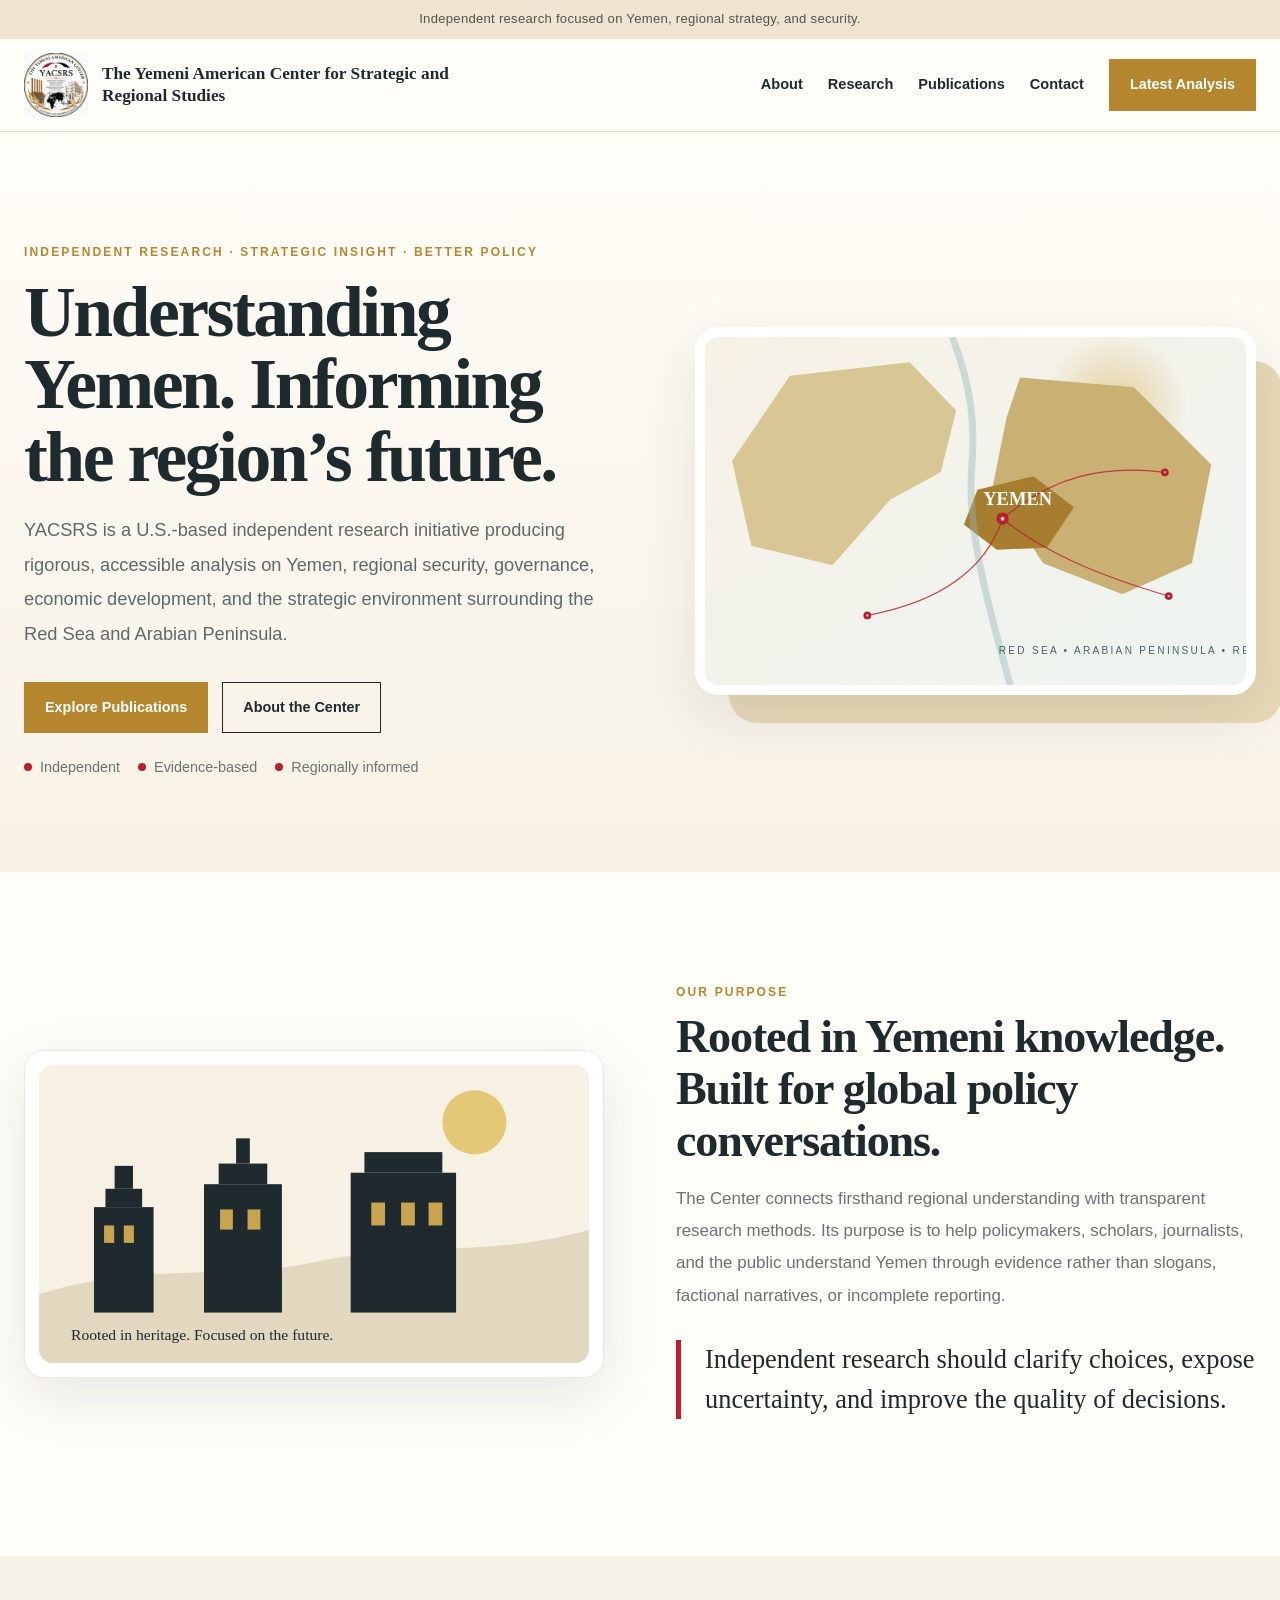
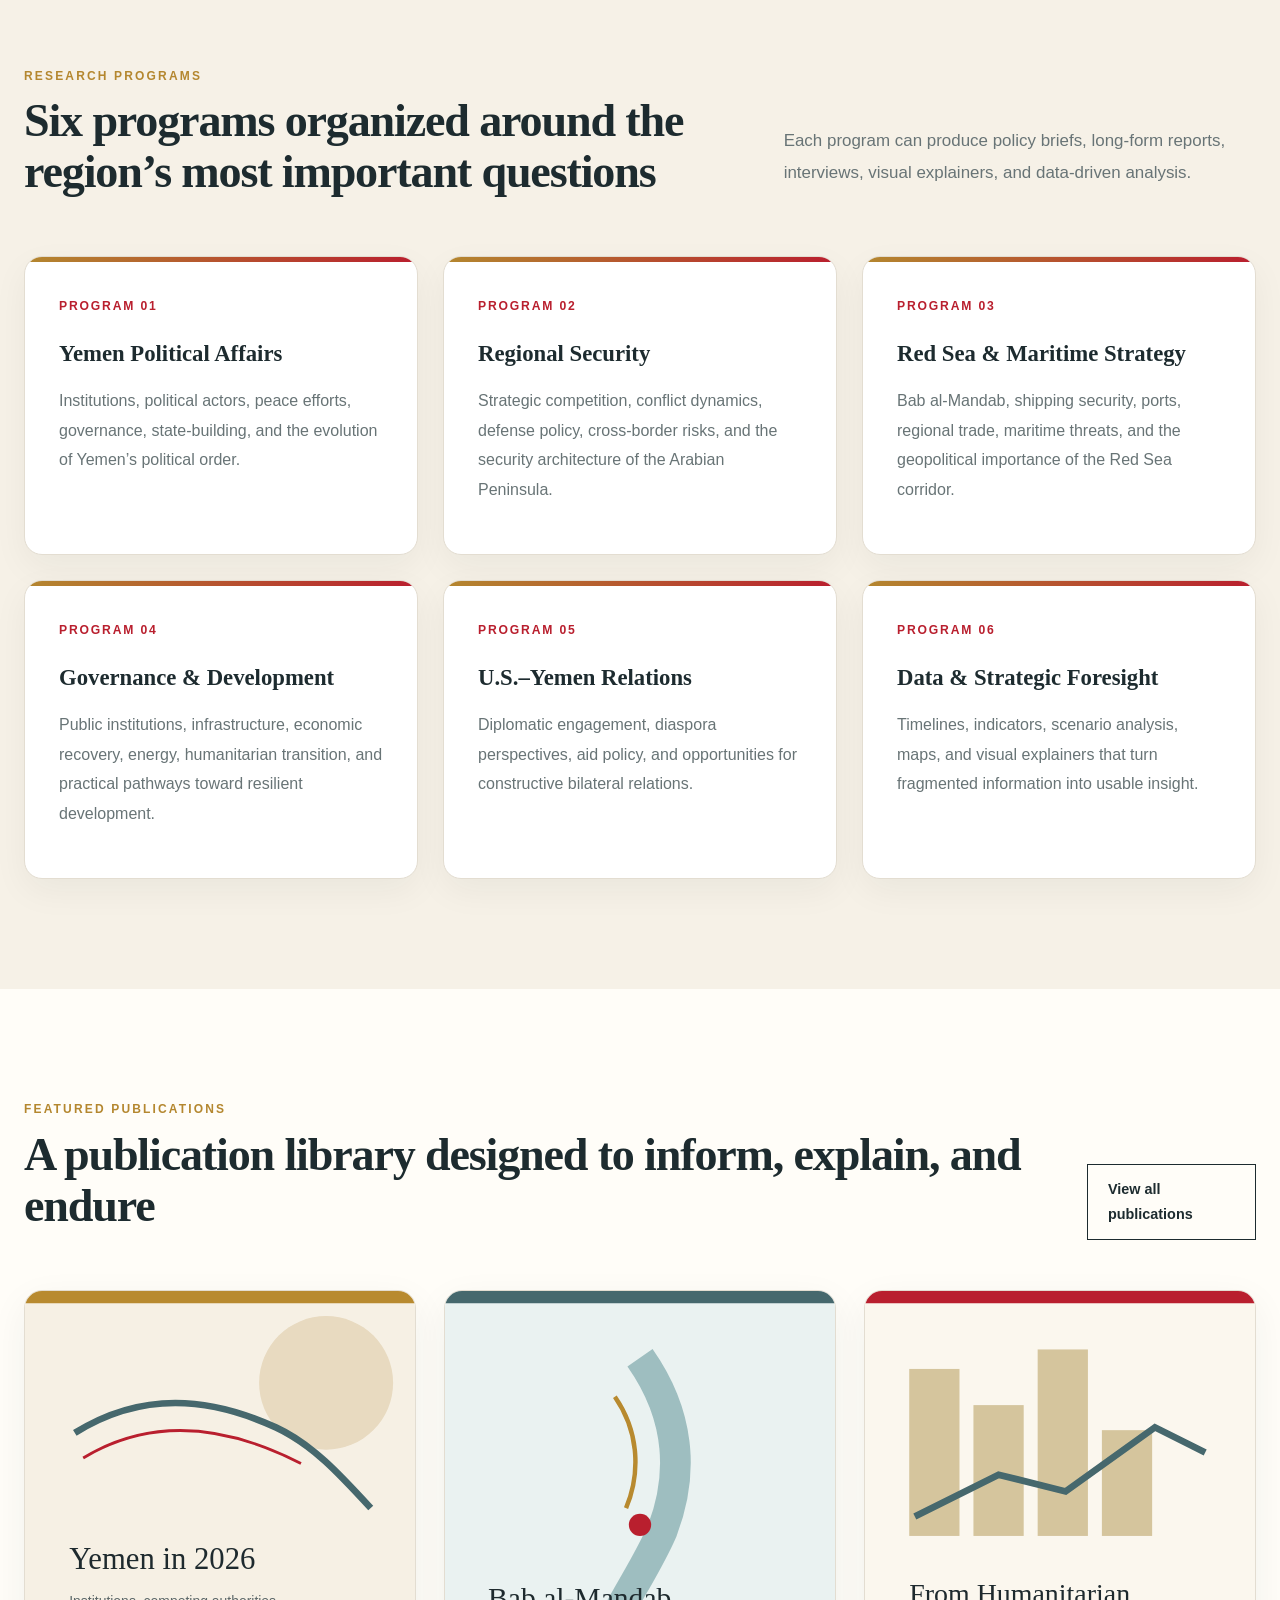
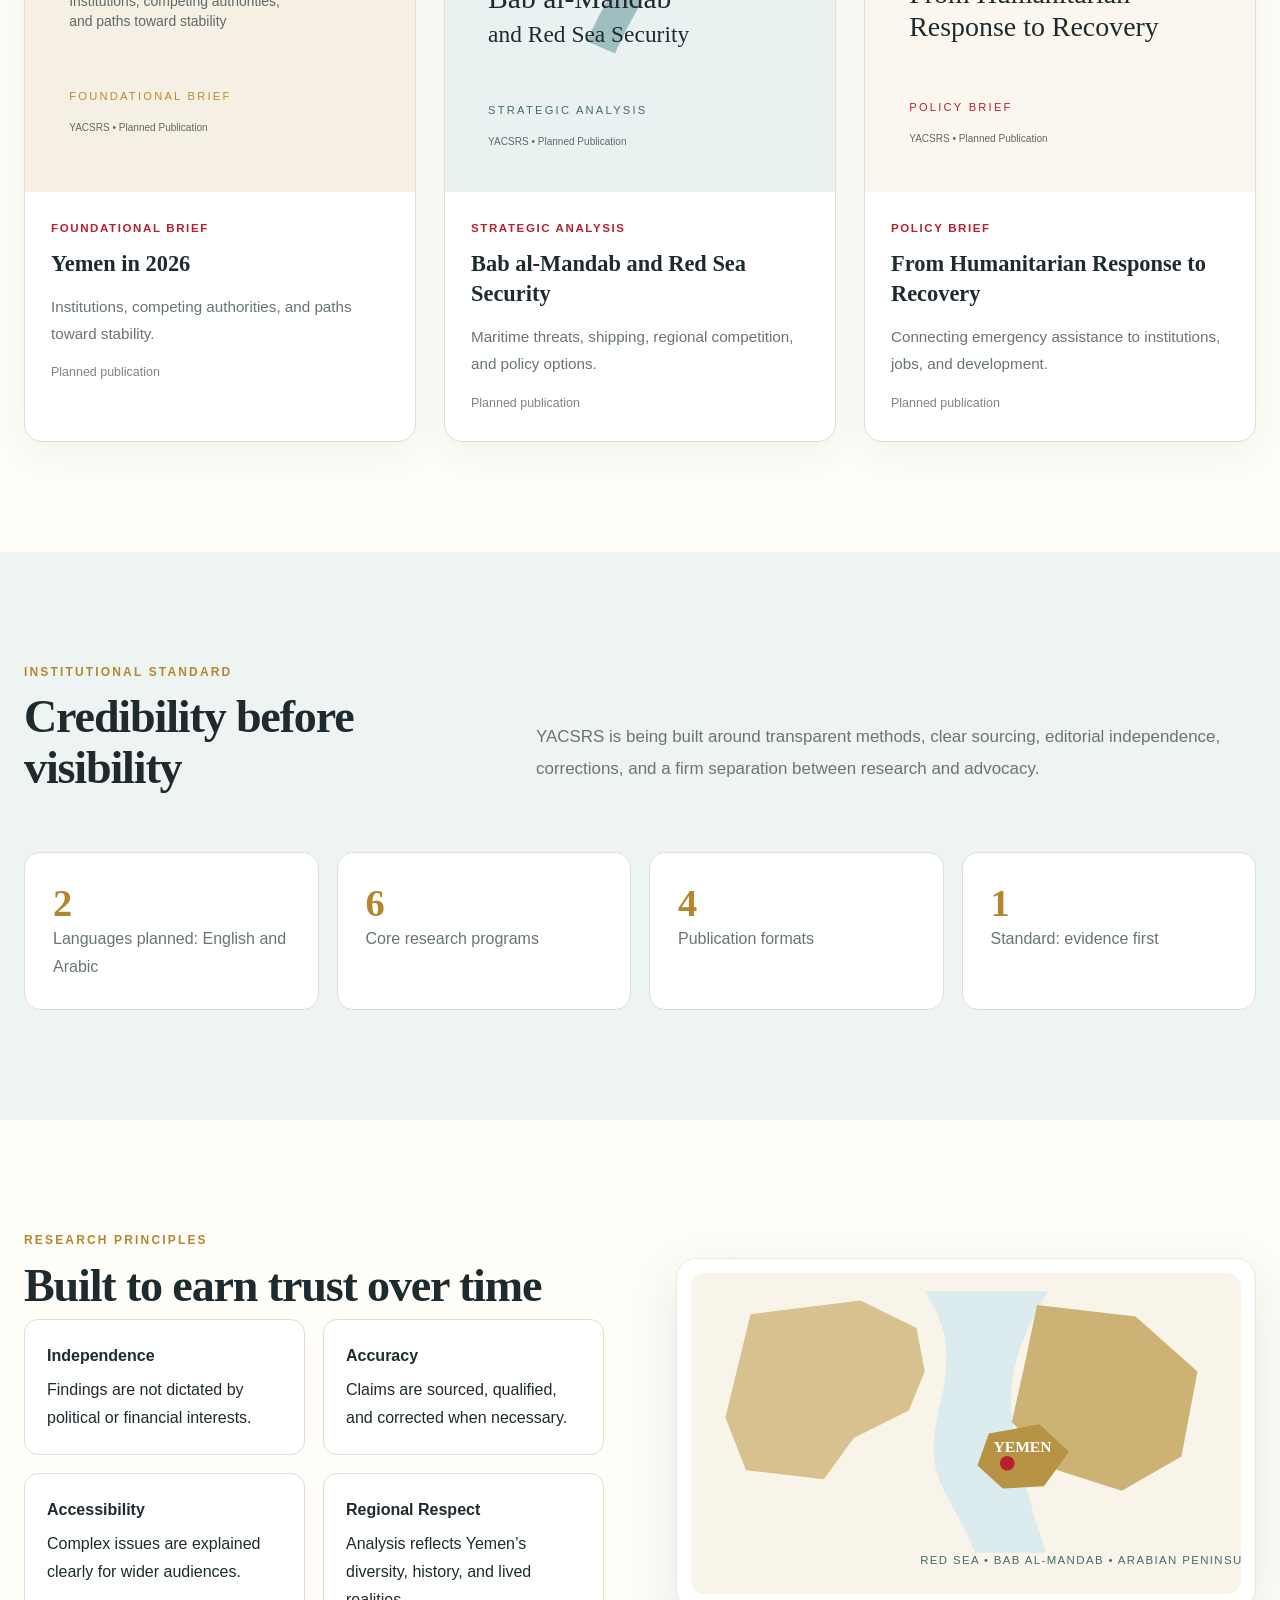
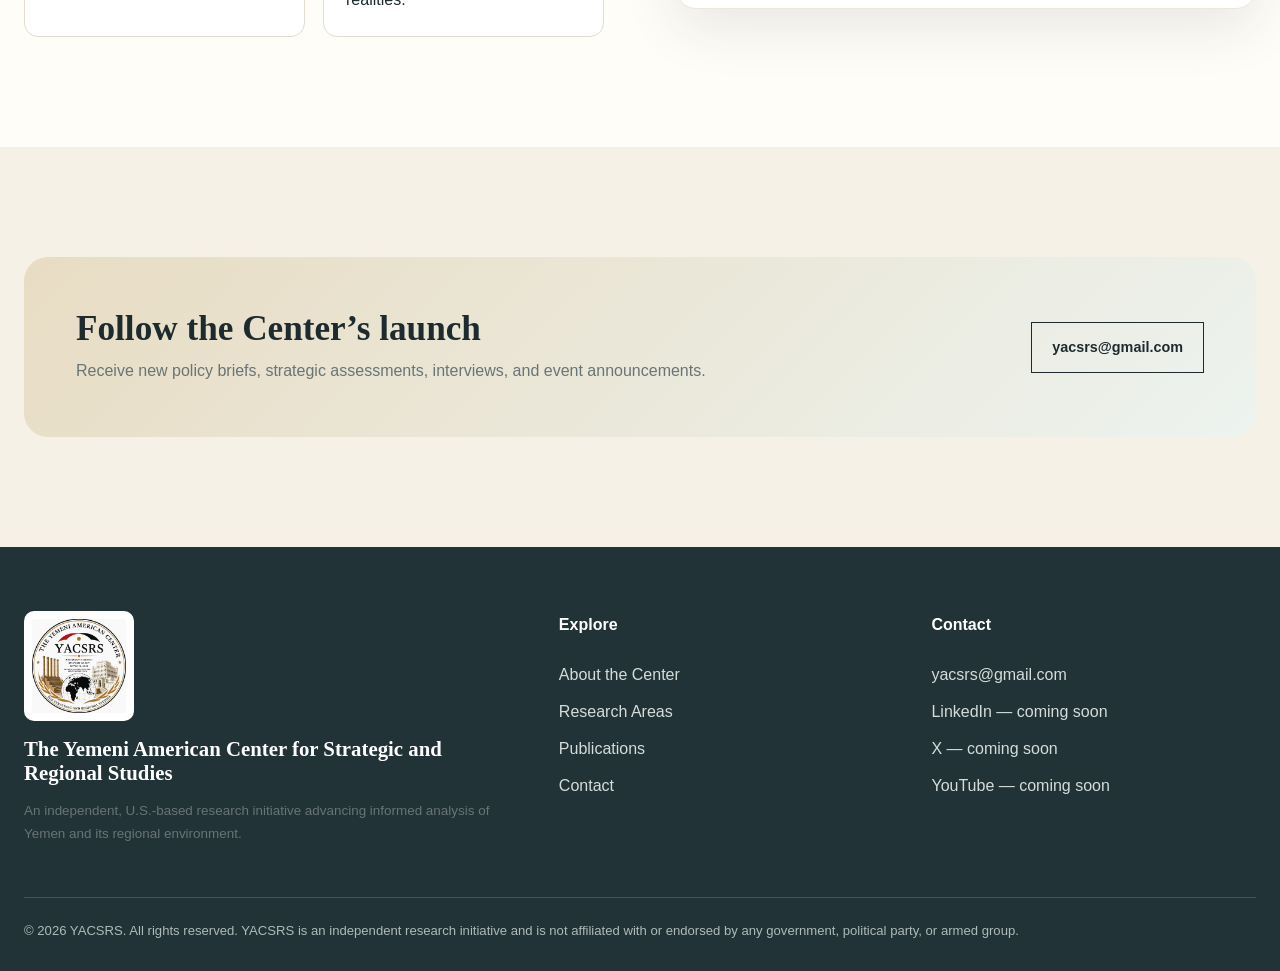
==== commit a1d1776b: "Upgrade website to Version 3" ====
--- a/index.html
+++ b/index.html
@@ -26,25 +26,117 @@
   </div>
 </header>
 
+
 <main>
-<section class="hero"><div class="container hero-grid"><div><div class="eyebrow">Independent Research · Strategic Insight · Better Policy</div><h1>Understanding Yemen. Informing the region’s future.</h1><p>YACSRS is a U.S.-based independent research initiative producing rigorous, accessible analysis on Yemen, regional security, governance, economic development, and the strategic environment surrounding the Red Sea and Arabian Peninsula.</p><div class="hero-actions"><a class="btn gold" href="publications.html">Explore Publications</a><a class="btn" href="about.html">About the Center</a></div></div><div class="hero-visual"><img src="assets/regional-map.svg" alt="Stylized regional map"></div></div></section>
-<section class="section"><div class="container visual-split"><div class="visual-frame"><img src="assets/heritage-visual.svg" alt="Yemeni architectural heritage illustration"></div><div><div class="eyebrow">Our Purpose</div><h2>Rooted in Yemeni knowledge. Built for global policy conversations.</h2><p class="section-lead">The Center connects firsthand regional understanding with transparent research methods. Our goal is to help policymakers, scholars, journalists, and the public understand Yemen through evidence—not slogans, factions, or incomplete narratives.</p><p class="quote">Independent research should clarify choices, expose uncertainty, and improve the quality of decisions.</p></div></div></section>
-<section class="section soft"><div class="container"><div class="section-head"><div><div class="eyebrow">Research Areas</div><h2>Six programs designed around the region’s most important questions</h2></div><p class="section-lead">Each program is intended to produce concise briefs, longer reports, interviews, visual explainers, and data-driven analysis.</p></div><div class="cards">
-<article class="card"><span class="number">01</span><h3>Yemen Political Affairs</h3><p>Institutions, political actors, peace efforts, governance, state-building, and the evolution of Yemen’s political order.</p></article>
-<article class="card"><span class="number">02</span><h3>Regional Security</h3><p>Strategic competition, conflict dynamics, defense policy, cross-border risks, and the security architecture of the Arabian Peninsula.</p></article>
-<article class="card"><span class="number">03</span><h3>Red Sea & Maritime Strategy</h3><p>Bab al-Mandab, shipping security, ports, regional trade, maritime threats, and the geopolitical importance of the Red Sea corridor.</p></article>
-<article class="card"><span class="number">04</span><h3>Governance & Development</h3><p>Public institutions, infrastructure, economic recovery, energy, humanitarian transition, and practical pathways toward resilient development.</p></article>
-<article class="card"><span class="number">05</span><h3>U.S.–Yemen Relations</h3><p>Diplomatic engagement, security cooperation, diaspora perspectives, aid policy, and opportunities for constructive bilateral relations.</p></article>
-<article class="card"><span class="number">06</span><h3>Data & Strategic Foresight</h3><p>Timelines, indicators, scenario analysis, visual explainers, and structured data that turn fragmented information into usable insight.</p></article>
-</div></div></section>
-<section class="section"><div class="container"><div class="section-head"><div><div class="eyebrow">Featured Work</div><h2>Initial publication agenda</h2></div><a class="btn" href="publications.html">View all publications</a></div>
-<article class="publication"><div class="pub-type">Foundational Brief</div><div><h3>Yemen in 2026: Institutions, Competing Authorities, and Paths Toward Stability</h3><p>A concise guide to the institutional landscape and the policy questions shaping Yemen’s next phase.</p><span class="tag">Planned publication</span></div><a class="btn" href="publications.html">Preview</a></article>
-<article class="publication"><div class="pub-type">Strategic Analysis</div><div><h3>Bab al-Mandab and the Future of Red Sea Security</h3><p>An assessment of maritime risks, regional actors, commercial shipping, and policy options.</p><span class="tag">Planned publication</span></div><a class="btn" href="publications.html">Preview</a></article>
-<article class="publication"><div class="pub-type">Policy Brief</div><div><h3>From Humanitarian Response to Economic Recovery in Yemen</h3><p>Practical steps for connecting emergency assistance to institutions, jobs, infrastructure, and local capacity.</p><span class="tag">Planned publication</span></div><a class="btn" href="publications.html">Preview</a></article>
-</div></section>
-<section class="section sage"><div class="container visual-split"><div><div class="eyebrow">Institutional Standard</div><h2>Credibility before visibility</h2><p class="section-lead">The Center is being built around transparent methods, clear sourcing, editorial independence, corrections, and a firm separation between research and advocacy.</p><div class="values"><div class="value"><strong>Independence</strong><span>Research conclusions are not dictated by political or financial interests.</span></div><div class="value"><strong>Accuracy</strong><span>Claims should be sourced, qualified, corrected, and separated from opinion.</span></div><div class="value"><strong>Accessibility</strong><span>Complex issues should be understandable to decision-makers and the public.</span></div><div class="value"><strong>Regional Respect</strong><span>Analysis should reflect Yemen’s diversity, history, and human realities.</span></div></div></div><div class="visual-frame"><img src="assets/regional-map.svg" alt="Regional focus map"></div></div></section>
-<section class="section"><div class="container newsletter"><div><h3>Follow the Center’s launch</h3><p>Receive new policy briefs, strategic assessments, interviews, and event announcements.</p></div><a class="btn" data-email href="#">Contact the Center</a></div></section>
+<section class="hero">
+  <div class="container hero-grid">
+    <div>
+      <div class="eyebrow">Independent Research · Strategic Insight · Better Policy</div>
+      <h1>Understanding Yemen. Informing the region’s future.</h1>
+      <p>YACSRS is a U.S.-based independent research initiative producing rigorous, accessible analysis on Yemen, regional security, governance, economic development, and the strategic environment surrounding the Red Sea and Arabian Peninsula.</p>
+      <div class="hero-actions">
+        <a class="btn gold" href="publications.html">Explore Publications</a>
+        <a class="btn" href="about.html">About the Center</a>
+      </div>
+      <div class="hero-note">
+        <span>Independent</span><span>Evidence-based</span><span>Regionally informed</span>
+      </div>
+    </div>
+    <div class="hero-art"><img src="assets/hero-network.svg" alt="Regional strategic network map focused on Yemen"></div>
+  </div>
+</section>
+
+<section class="section">
+  <div class="container visual-split">
+    <div class="visual-card"><img src="assets/heritage-visual.svg" alt="Yemeni architectural heritage illustration"></div>
+    <div>
+      <div class="eyebrow">Our Purpose</div>
+      <h2>Rooted in Yemeni knowledge. Built for global policy conversations.</h2>
+      <p class="section-lead">The Center connects firsthand regional understanding with transparent research methods. Its purpose is to help policymakers, scholars, journalists, and the public understand Yemen through evidence rather than slogans, factional narratives, or incomplete reporting.</p>
+      <p class="quote">Independent research should clarify choices, expose uncertainty, and improve the quality of decisions.</p>
+    </div>
+  </div>
+</section>
+
+<section class="section soft">
+  <div class="container">
+    <div class="section-head">
+      <div><div class="eyebrow">Research Programs</div><h2>Six programs organized around the region’s most important questions</h2></div>
+      <p class="section-lead">Each program can produce policy briefs, long-form reports, interviews, visual explainers, and data-driven analysis.</p>
+    </div>
+    <div class="cards">
+      <article class="card"><span class="number">PROGRAM 01</span><h3>Yemen Political Affairs</h3><p>Institutions, political actors, peace efforts, governance, state-building, and the evolution of Yemen’s political order.</p></article>
+      <article class="card"><span class="number">PROGRAM 02</span><h3>Regional Security</h3><p>Strategic competition, conflict dynamics, defense policy, cross-border risks, and the security architecture of the Arabian Peninsula.</p></article>
+      <article class="card"><span class="number">PROGRAM 03</span><h3>Red Sea & Maritime Strategy</h3><p>Bab al-Mandab, shipping security, ports, regional trade, maritime threats, and the geopolitical importance of the Red Sea corridor.</p></article>
+      <article class="card"><span class="number">PROGRAM 04</span><h3>Governance & Development</h3><p>Public institutions, infrastructure, economic recovery, energy, humanitarian transition, and practical pathways toward resilient development.</p></article>
+      <article class="card"><span class="number">PROGRAM 05</span><h3>U.S.–Yemen Relations</h3><p>Diplomatic engagement, diaspora perspectives, aid policy, and opportunities for constructive bilateral relations.</p></article>
+      <article class="card"><span class="number">PROGRAM 06</span><h3>Data & Strategic Foresight</h3><p>Timelines, indicators, scenario analysis, maps, and visual explainers that turn fragmented information into usable insight.</p></article>
+    </div>
+  </div>
+</section>
+
+<section class="section">
+  <div class="container">
+    <div class="section-head">
+      <div><div class="eyebrow">Featured Publications</div><h2>A publication library designed to inform, explain, and endure</h2></div>
+      <a class="btn" href="publications.html">View all publications</a>
+    </div>
+    <div class="pub-grid">
+      <article class="pub-card">
+        <img src="assets/publication-cover-1.svg" alt="Cover for Yemen in 2026">
+        <div class="pub-body"><div class="pub-type">Foundational Brief</div><h3>Yemen in 2026</h3><p>Institutions, competing authorities, and paths toward stability.</p><div class="meta">Planned publication</div></div>
+      </article>
+      <article class="pub-card">
+        <img src="assets/publication-cover-2.svg" alt="Cover for Bab al-Mandab and Red Sea Security">
+        <div class="pub-body"><div class="pub-type">Strategic Analysis</div><h3>Bab al-Mandab and Red Sea Security</h3><p>Maritime threats, shipping, regional competition, and policy options.</p><div class="meta">Planned publication</div></div>
+      </article>
+      <article class="pub-card">
+        <img src="assets/publication-cover-3.svg" alt="Cover for Humanitarian Response to Recovery">
+        <div class="pub-body"><div class="pub-type">Policy Brief</div><h3>From Humanitarian Response to Recovery</h3><p>Connecting emergency assistance to institutions, jobs, and development.</p><div class="meta">Planned publication</div></div>
+      </article>
+    </div>
+  </div>
+</section>
+
+<section class="section sage">
+  <div class="container">
+    <div class="section-head">
+      <div><div class="eyebrow">Institutional Standard</div><h2>Credibility before visibility</h2></div>
+      <p class="section-lead">YACSRS is being built around transparent methods, clear sourcing, editorial independence, corrections, and a firm separation between research and advocacy.</p>
+    </div>
+    <div class="metrics">
+      <div class="metric"><strong>2</strong><span>Languages planned: English and Arabic</span></div>
+      <div class="metric"><strong>6</strong><span>Core research programs</span></div>
+      <div class="metric"><strong>4</strong><span>Publication formats</span></div>
+      <div class="metric"><strong>1</strong><span>Standard: evidence first</span></div>
+    </div>
+  </div>
+</section>
+
+<section class="section">
+  <div class="container visual-split">
+    <div>
+      <div class="eyebrow">Research Principles</div>
+      <h2>Built to earn trust over time</h2>
+      <div class="values">
+        <div class="value"><strong>Independence</strong><span>Findings are not dictated by political or financial interests.</span></div>
+        <div class="value"><strong>Accuracy</strong><span>Claims are sourced, qualified, and corrected when necessary.</span></div>
+        <div class="value"><strong>Accessibility</strong><span>Complex issues are explained clearly for wider audiences.</span></div>
+        <div class="value"><strong>Regional Respect</strong><span>Analysis reflects Yemen’s diversity, history, and lived realities.</span></div>
+      </div>
+    </div>
+    <div class="visual-card"><img src="assets/regional-map.svg" alt="Regional map showing Yemen and the Red Sea"></div>
+  </div>
+</section>
+
+<section class="section soft">
+  <div class="container newsletter">
+    <div><h3>Follow the Center’s launch</h3><p>Receive new policy briefs, strategic assessments, interviews, and event announcements.</p></div>
+    <a class="btn" data-email href="#">Contact the Center</a>
+  </div>
+</section>
 </main>
+
 
 <footer>
   <div class="container">
--- a/styles.css
+++ b/styles.css
@@ -1,13 +1,106 @@
-
-:root{--ink:#1e2a2e;--muted:#667173;--gold:#b88a2f;--red:#b91f2e;--paper:#fffdf8;--cream:#f6f1e6;--sage:#eef3ef;--line:#e2ddd2;--max:1220px;--shadow:0 18px 50px rgba(30,42,46,.10)}
-*{box-sizing:border-box}html{scroll-behavior:smooth}body{margin:0;color:var(--ink);background:var(--paper);font-family:Inter,Arial,sans-serif;line-height:1.75;letter-spacing:.005em}img{max-width:100%;display:block}a{color:inherit;text-decoration:none}.container{width:min(var(--max),calc(100% - 52px));margin:auto}.eyebrow{color:var(--gold);font-size:.76rem;font-weight:800;letter-spacing:.18em;text-transform:uppercase}
-.topbar{background:#f0e6d2;color:#4b4c48;font-size:.82rem;text-align:center;padding:8px 16px}header{position:sticky;top:0;z-index:20;background:rgba(255,253,248,.96);border-bottom:1px solid var(--line);backdrop-filter:blur(10px)}.nav{min-height:88px;display:flex;align-items:center;justify-content:space-between;gap:32px}.brand{display:flex;align-items:center;gap:15px}.brand img{width:66px;height:66px;object-fit:contain}.brand-title{max-width:385px;font-family:Georgia,serif;font-size:1.08rem;line-height:1.25;font-weight:700}nav{display:flex;align-items:center;gap:26px;font-weight:700;font-size:.92rem}nav a:hover{color:var(--red)}.menu-btn{display:none;border:0;background:none;font-size:1.65rem}.btn{display:inline-flex;align-items:center;justify-content:center;border:1px solid var(--ink);padding:12px 20px;font-weight:800;font-size:.9rem;transition:.2s;background:transparent}.btn:hover{background:var(--ink);color:#fff}.btn.gold{background:var(--gold);border-color:var(--gold);color:#fff}
-.hero{padding:96px 0 84px;background:linear-gradient(180deg,#fffdf8 0%,#f6f1e6 100%)}.hero-grid{display:grid;grid-template-columns:1.02fr .98fr;align-items:center;gap:72px}.hero h1{font-family:Georgia,serif;font-size:clamp(3rem,5vw,5.35rem);line-height:1.05;letter-spacing:-.025em;margin:.2em 0 .34em}.hero p{font-size:1.13rem;color:#5f686a;max-width:690px;line-height:1.85}.hero-actions{display:flex;gap:14px;flex-wrap:wrap;margin-top:30px}.hero-visual{position:relative}.hero-visual:before{content:"";position:absolute;inset:28px -24px -24px 36px;background:#ead9b3}.hero-visual img{position:relative;z-index:1;box-shadow:var(--shadow);border:10px solid #fff}
-.section{padding:108px 0}.section.soft{background:var(--cream)}.section.sage{background:var(--sage)}.section-head{display:flex;justify-content:space-between;align-items:end;gap:34px;margin-bottom:48px}.section h2{font-family:Georgia,serif;font-size:clamp(2.1rem,3.4vw,3.7rem);line-height:1.14;letter-spacing:-.02em;margin:.15em 0}.section-lead{max-width:700px;color:var(--muted);font-size:1.05rem;line-height:1.9}
-.cards{display:grid;grid-template-columns:repeat(3,1fr);gap:26px}.card{border:1px solid var(--line);background:#fff;padding:34px;min-height:290px;position:relative;box-shadow:0 10px 30px rgba(30,42,46,.05)}.card:before{content:"";position:absolute;left:0;top:0;width:100%;height:5px;background:linear-gradient(90deg,var(--gold),var(--red))}.card h3{font-family:Georgia,serif;font-size:1.43rem;line-height:1.35;margin:20px 0 12px}.card p{color:var(--muted);line-height:1.85}.card .number{font-size:.76rem;letter-spacing:.14em;color:var(--red);font-weight:900}
-.visual-split{display:grid;grid-template-columns:1fr 1fr;gap:70px;align-items:center}.visual-frame{background:#fff;padding:14px;box-shadow:var(--shadow)}.publication{border-top:1px solid var(--line);display:grid;grid-template-columns:170px 1fr auto;gap:30px;align-items:center;padding:30px 0}.pub-type{font-size:.76rem;font-weight:900;letter-spacing:.12em;color:var(--red);text-transform:uppercase}.publication h3{font-family:Georgia,serif;margin:0 0 7px;font-size:1.4rem;line-height:1.35}.publication p{margin:0;color:var(--muted);line-height:1.75}.tag{display:inline-block;border:1px solid #ead9b3;color:#755619;background:#fffaf0;padding:4px 9px;font-size:.72rem;font-weight:800;margin-top:10px}
-.quote{border-left:5px solid var(--red);padding:8px 0 8px 25px;font-family:Georgia,serif;font-size:1.65rem;line-height:1.5}.values{display:grid;grid-template-columns:1fr 1fr;gap:18px}.value{border:1px solid var(--line);padding:22px;background:#fff}.value strong{display:block;margin-bottom:7px}.newsletter{background:#e8dcc4;padding:46px;display:grid;grid-template-columns:1fr auto;gap:30px;align-items:center}.newsletter h3{font-family:Georgia,serif;font-size:2rem;margin:0 0 8px}
-footer{background:#223034;color:#dce1df;padding:62px 0 28px}.footer-grid{display:grid;grid-template-columns:1.5fr 1fr 1fr;gap:48px}footer h4{color:#fff}footer a{display:block;margin:9px 0}.footer-brand{font-family:Georgia,serif;font-size:1.3rem;color:#fff}.footer-logo{width:110px;background:#fff;padding:7px;margin-bottom:18px}.legal{border-top:1px solid #405054;margin-top:38px;padding-top:22px;color:#aeb9b7;font-size:.82rem}
-.page-hero{background:linear-gradient(180deg,#fffdf8,#f6f1e6);padding:95px 0 72px;border-bottom:1px solid var(--line)}.page-hero h1{font-family:Georgia,serif;font-size:clamp(2.7rem,5vw,4.8rem);line-height:1.1;margin:0}.content{max-width:840px}.content h2,.content h3{font-family:Georgia,serif}.notice{background:#fff8e7;border-left:5px solid var(--gold);padding:20px 22px}form{display:grid;gap:16px}input,textarea,select{width:100%;padding:14px;border:1px solid #bfc4bf;background:#fff;font:inherit}textarea{min-height:160px}.small{font-size:.84rem;color:var(--muted)}
-@media(max-width:900px){nav{display:none;position:absolute;top:88px;left:0;right:0;background:#fffdf8;padding:22px;flex-direction:column}nav.open{display:flex}.menu-btn{display:block}.hero-grid,.visual-split,.newsletter{grid-template-columns:1fr}.cards{grid-template-columns:1fr 1fr}.publication{grid-template-columns:1fr}.footer-grid{grid-template-columns:1fr 1fr}}
-@media(max-width:620px){.container{width:min(100% - 28px,var(--max))}.brand-title{font-size:.88rem}.brand img{width:54px;height:54px}.cards,.values,.footer-grid{grid-template-columns:1fr}.section{padding:76px 0}.section-head{display:block}.hero{padding:70px 0}.hero h1{font-size:2.75rem}}
+:root{
+  --ink:#1d2b2f; --ink-2:#31474c; --muted:#687476;
+  --gold:#b4872f; --gold-soft:#eadcc0; --red:#b91f2e;
+  --paper:#fffdf8; --cream:#f6f1e7; --sage:#eef4f1; --line:#e3ddd1;
+  --max:1240px; --radius:20px; --shadow:0 18px 55px rgba(29,43,47,.10);
+}
+*{box-sizing:border-box}
+html{scroll-behavior:smooth}
+body{margin:0;background:var(--paper);color:var(--ink);font-family:Inter,Arial,sans-serif;line-height:1.75}
+img{max-width:100%;display:block}
+a{text-decoration:none;color:inherit}
+.container{width:min(var(--max),calc(100% - 48px));margin:auto}
+.topbar{background:#efe4cf;color:#4f5554;padding:8px 16px;text-align:center;font-size:.82rem;letter-spacing:.02em}
+header{position:sticky;top:0;z-index:30;background:rgba(255,253,248,.94);border-bottom:1px solid rgba(227,221,209,.9);backdrop-filter:blur(14px)}
+.nav{min-height:92px;display:flex;align-items:center;justify-content:space-between;gap:30px}
+.brand{display:flex;align-items:center;gap:14px}
+.brand img{width:64px;height:64px;object-fit:contain}
+.brand-title{max-width:390px;font:700 1.08rem/1.25 Georgia,serif}
+nav{display:flex;align-items:center;gap:25px;font-weight:700;font-size:.91rem}
+nav a:hover{color:var(--red)}
+.menu-btn{display:none;border:0;background:none;font-size:1.7rem}
+.btn{display:inline-flex;align-items:center;justify-content:center;padding:12px 20px;border:1px solid var(--ink);font-weight:800;font-size:.9rem;transition:.2s ease;background:transparent}
+.btn:hover{background:var(--ink);color:#fff;transform:translateY(-1px)}
+.btn.gold{background:var(--gold);border-color:var(--gold);color:#fff}
+.btn.gold:hover{background:#946d22}
+.eyebrow{color:var(--gold);font-size:.75rem;font-weight:900;letter-spacing:.18em;text-transform:uppercase}
+.hero{padding:110px 0 92px;background:linear-gradient(180deg,#fffdf8 0%,#f7f1e5 100%);overflow:hidden}
+.hero-grid{display:grid;grid-template-columns:1.03fr .97fr;gap:76px;align-items:center}
+.hero h1{font:700 clamp(3.3rem,5.6vw,6rem)/1.01 Georgia,serif;letter-spacing:-.035em;margin:.18em 0 .28em}
+.hero p{font-size:1.14rem;line-height:1.9;color:#5e696b;max-width:700px}
+.hero-actions{display:flex;gap:14px;flex-wrap:wrap;margin-top:30px}
+.hero-art{position:relative}
+.hero-art:before{content:"";position:absolute;inset:34px -26px -28px 34px;background:#e8d9b7;border-radius:28px}
+.hero-art img{position:relative;z-index:1;border-radius:24px;border:10px solid #fff;box-shadow:var(--shadow)}
+.hero-note{display:flex;gap:18px;align-items:center;margin-top:22px;color:#687476;font-size:.9rem}
+.hero-note span{display:inline-flex;align-items:center;gap:8px}
+.hero-note span:before{content:"";width:8px;height:8px;border-radius:50%;background:var(--red)}
+.section{padding:110px 0}
+.section.soft{background:var(--cream)}
+.section.sage{background:var(--sage)}
+.section-head{display:flex;justify-content:space-between;align-items:end;gap:40px;margin-bottom:50px}
+.section h2{font:700 clamp(2.2rem,3.6vw,4rem)/1.12 Georgia,serif;letter-spacing:-.025em;margin:.18em 0}
+.section-lead{max-width:720px;color:var(--muted);font-size:1.06rem;line-height:1.9}
+.visual-split{display:grid;grid-template-columns:1fr 1fr;gap:72px;align-items:center}
+.visual-card{background:#fff;border-radius:var(--radius);padding:14px;box-shadow:var(--shadow);border:1px solid #eee8dc}
+.visual-card img{border-radius:14px}
+.quote{font:400 1.65rem/1.5 Georgia,serif;border-left:5px solid var(--red);padding-left:24px;margin-top:28px}
+.cards{display:grid;grid-template-columns:repeat(3,1fr);gap:25px}
+.card{background:#fff;border:1px solid var(--line);border-radius:18px;padding:34px;min-height:290px;position:relative;overflow:hidden;box-shadow:0 12px 35px rgba(29,43,47,.05);transition:.2s}
+.card:hover{transform:translateY(-5px);box-shadow:var(--shadow)}
+.card:before{content:"";position:absolute;left:0;top:0;width:100%;height:5px;background:linear-gradient(90deg,var(--gold),var(--red))}
+.card .number{font-size:.76rem;font-weight:900;letter-spacing:.15em;color:var(--red)}
+.card h3{font:700 1.42rem/1.35 Georgia,serif;margin:20px 0 12px}
+.card p{color:var(--muted);line-height:1.85}
+.pub-grid{display:grid;grid-template-columns:repeat(3,1fr);gap:28px}
+.pub-card{background:#fff;border:1px solid var(--line);border-radius:18px;overflow:hidden;box-shadow:0 12px 38px rgba(29,43,47,.06);transition:.2s}
+.pub-card:hover{transform:translateY(-5px);box-shadow:var(--shadow)}
+.pub-card img{width:100%;aspect-ratio:7/9;object-fit:cover}
+.pub-body{padding:26px}
+.pub-type{font-size:.72rem;letter-spacing:.14em;color:var(--red);font-weight:900;text-transform:uppercase}
+.pub-card h3{font:700 1.4rem/1.35 Georgia,serif;margin:10px 0}
+.pub-card p{color:var(--muted);font-size:.95rem;line-height:1.75}
+.meta{font-size:.78rem;color:#7b8586;margin-top:14px}
+.metrics{display:grid;grid-template-columns:repeat(4,1fr);gap:18px}
+.metric{background:#fff;border:1px solid var(--line);border-radius:16px;padding:28px}
+.metric strong{display:block;font:700 2.4rem Georgia,serif;color:var(--gold)}
+.metric span{color:var(--muted)}
+.values{display:grid;grid-template-columns:1fr 1fr;gap:18px}
+.value{background:#fff;border:1px solid var(--line);border-radius:14px;padding:22px}
+.value strong{display:block;margin-bottom:6px}
+.newsletter{background:linear-gradient(135deg,#e8dcc3,#edf3ef);border-radius:24px;padding:52px;display:grid;grid-template-columns:1fr auto;gap:30px;align-items:center}
+.newsletter h3{font:700 2.2rem Georgia,serif;margin:0 0 8px}
+.newsletter p{margin:0;color:var(--muted)}
+footer{background:#223337;color:#dce3e1;padding:64px 0 28px}
+.footer-grid{display:grid;grid-template-columns:1.5fr 1fr 1fr;gap:48px}
+.footer-logo{width:110px;background:#fff;padding:8px;border-radius:10px;margin-bottom:16px}
+.footer-brand{font:700 1.3rem Georgia,serif;color:#fff}
+footer h4{color:#fff;margin-top:0}
+footer a{display:block;margin:9px 0;color:#d4ddda}
+footer a:hover{color:#f0ca6f}
+.legal{border-top:1px solid #43565a;margin-top:38px;padding-top:22px;color:#aebbb8;font-size:.82rem}
+.page-hero{padding:100px 0 74px;background:linear-gradient(180deg,#fffdf8,#f6f1e7);border-bottom:1px solid var(--line)}
+.page-hero h1{font:700 clamp(2.8rem,5vw,5rem)/1.06 Georgia,serif;letter-spacing:-.03em;margin:0}
+.content{max-width:850px}
+.content h2,.content h3{font-family:Georgia,serif}
+.notice{background:#fff8e8;border-left:5px solid var(--gold);padding:20px 22px;border-radius:8px}
+form{display:grid;gap:16px}
+input,textarea,select{width:100%;padding:14px;border:1px solid #bec6c3;border-radius:10px;background:#fff;font:inherit}
+textarea{min-height:160px}
+.small{font-size:.84rem;color:var(--muted)}
+@media(max-width:950px){
+ nav{display:none;position:absolute;top:92px;left:0;right:0;background:#fffdf8;padding:24px;flex-direction:column;border-bottom:1px solid var(--line)}
+ nav.open{display:flex}.menu-btn{display:block}
+ .hero-grid,.visual-split,.newsletter{grid-template-columns:1fr}
+ .cards,.pub-grid{grid-template-columns:1fr 1fr}
+ .metrics{grid-template-columns:1fr 1fr}
+ .footer-grid{grid-template-columns:1fr 1fr}
+}
+@media(max-width:640px){
+ .container{width:min(100% - 28px,var(--max))}
+ .brand-title{font-size:.88rem}.brand img{width:54px;height:54px}
+ .hero{padding:72px 0}.hero h1{font-size:2.8rem}
+ .section{padding:78px 0}.section-head{display:block}
+ .cards,.pub-grid,.values,.metrics,.footer-grid{grid-template-columns:1fr}
+ .newsletter{padding:34px}
+}
